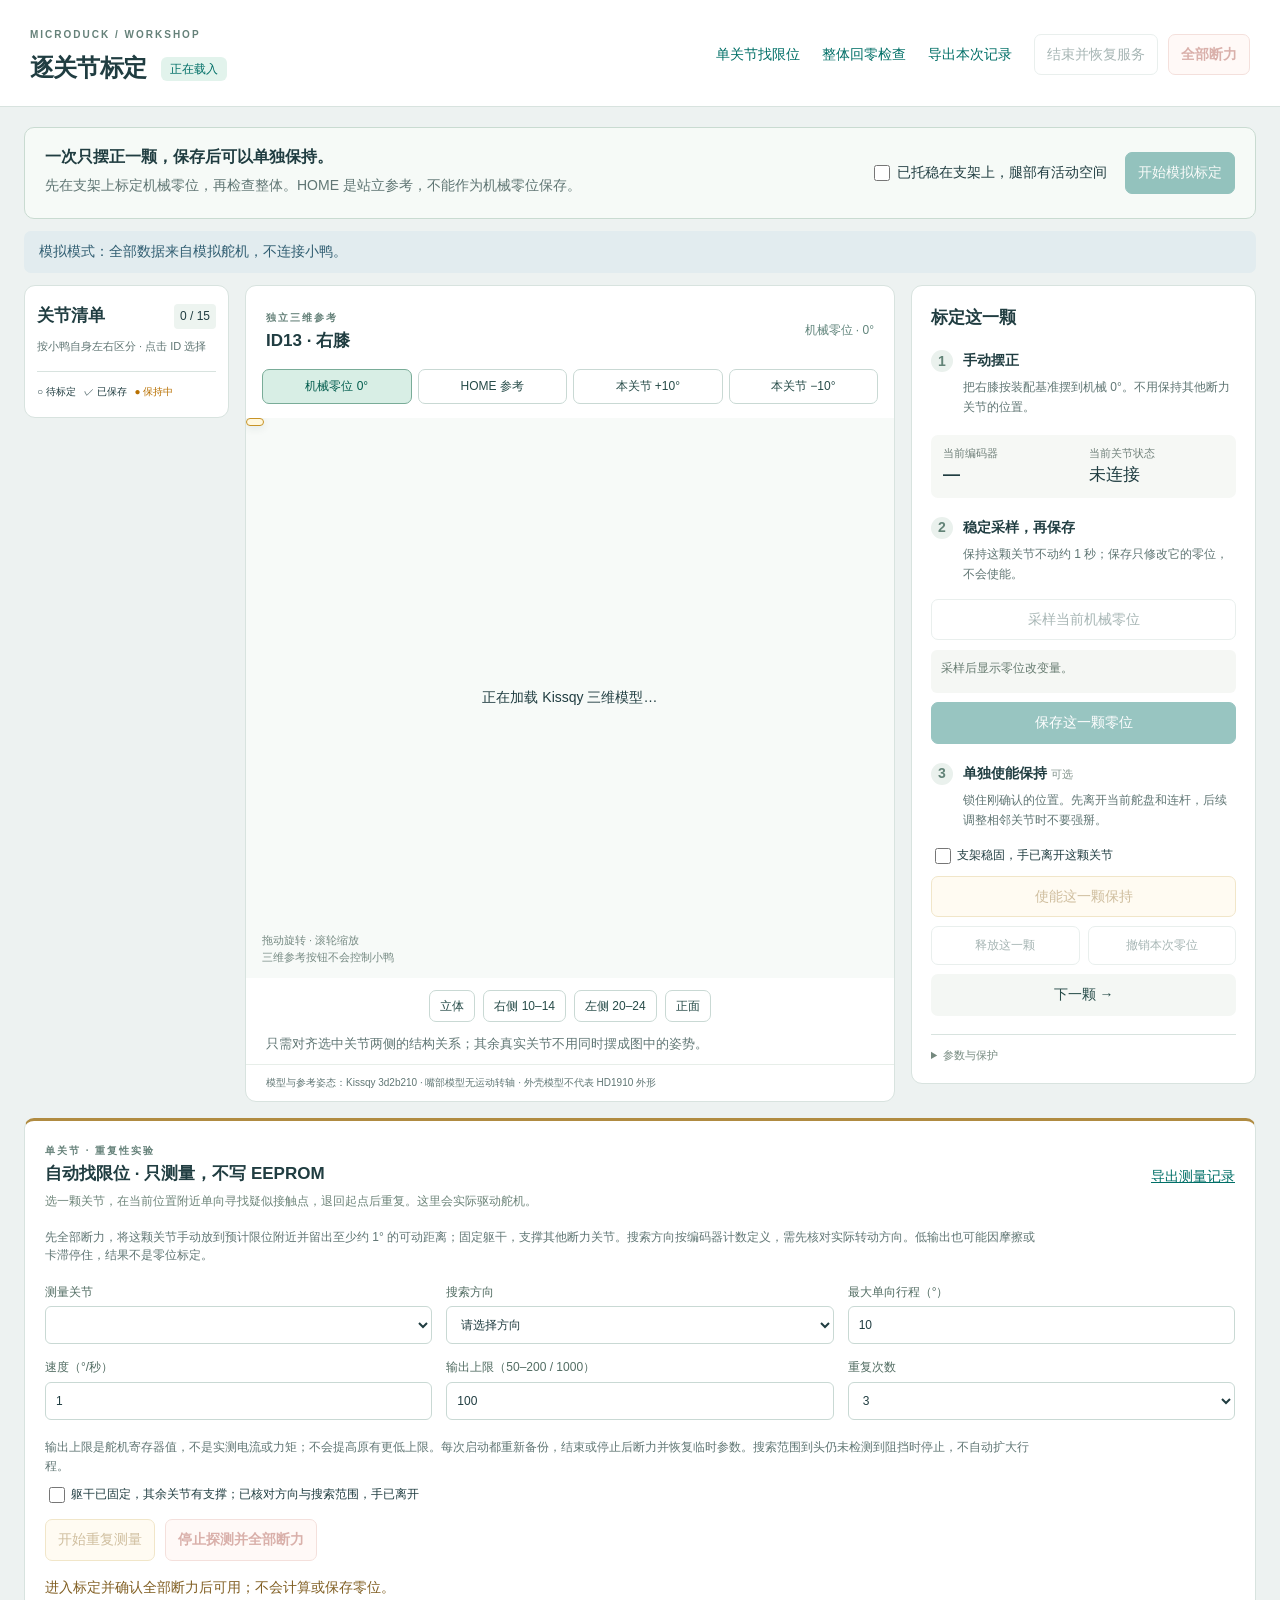
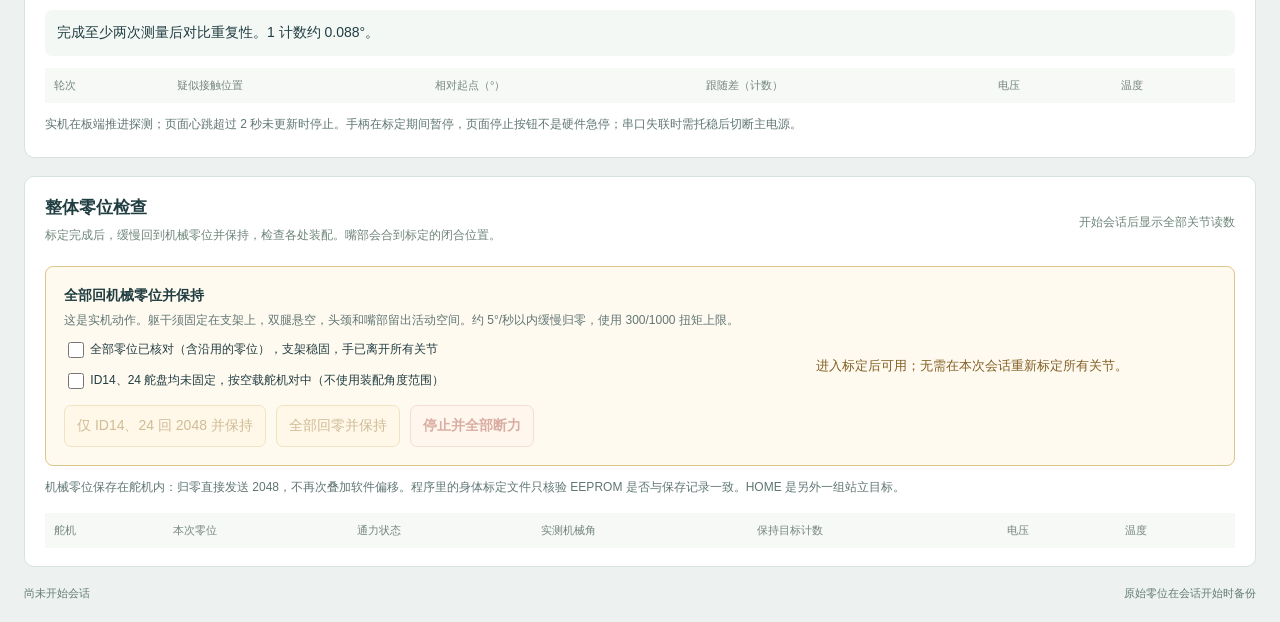
==== tools/calibrator/static/index.html @ 61a2785e "Publish MicroDuck Maker calibration and assembly tools" ====
<!doctype html>
<html lang="zh-CN"><head><meta charset="utf-8"><meta name="viewport" content="width=device-width,initial-scale=1"><title>Microduck · 逐关节标定</title><link rel="stylesheet" href="app.css"><script type="importmap">{"imports":{"three":"./source/vendor/three.module.min.js"}}</script></head>
<body><header><div><span class="eyebrow">MICRODUCK / WORKSHOP</span><h1>逐关节标定<span id="mode">正在载入</span></h1></div><div class="header-actions"><a href="#limit-inspection">单关节找限位</a><a href="#zero-inspection">整体回零检查</a><a href="/api/report" download="calibration-report.json">导出本次记录</a><button id="finish" disabled>结束并恢复服务</button><button id="relax" class="danger" disabled>全部断力</button></div></header>
<div id="intro" class="intro"><div><strong>一次只摆正一颗，保存后可以单独保持。</strong><p>先在支架上标定机械零位，再检查整体。HOME 是站立参考，不能作为机械零位保存。</p></div><div class="start"><label><input id="supported" type="checkbox"> 已托稳在支架上，腿部有活动空间</label><button id="enter" class="primary" disabled>开始模拟标定</button></div></div>
<div id="notice" role="status">模拟模式：全部数据来自模拟舵机，不连接小鸭。</div><div id="error" role="alert" hidden></div>
<main><aside><div class="section-head"><h2>关节清单</h2><span id="progress">0 / 15</span></div><p class="muted">按小鸭自身左右区分 · 点击 ID 选择</p><nav id="joints" aria-label="舵机列表"></nav><div class="legend"><span>○ 待标定</span><span>✓ 已保存</span><span class="amber">● 保持中</span></div></aside>
<section class="visual"><div class="view-head"><div><span class="eyebrow">独立三维参考</span><h2 id="joint-title">ID13 · 右膝</h2></div><span id="ref-tag">机械零位 · 0°</span></div><div class="reference-tabs"><button data-pose="zero" aria-pressed="true">机械零位 0°</button><button data-pose="home">HOME 参考</button><button data-pose="positive">本关节 +10°</button><button data-pose="negative">本关节 −10°</button></div><div id="scene"><div id="model-loading">正在加载 Kissqy 三维模型…</div><span id="joint-marker"></span><span class="scene-note">拖动旋转 · 滚轮缩放<br>三维参考按钮不会控制小鸭</span></div><div class="camera"><button data-view="three">立体</button><button data-view="right">右侧 10–14</button><button data-view="left">左侧 20–24</button><button data-view="front">正面</button></div><p id="reference-note">只需对齐选中关节两侧的结构关系；其余真实关节不用同时摆成图中的姿势。</p><p class="source">模型与参考姿态：Kissqy 3d2b210 · 嘴部模型无运动转轴 · 外壳模型不代表 HD1910 外形</p></section>
<section class="workflow"><h2>标定这一颗</h2><div class="step"><span class="number">1</span><div><h3>手动摆正</h3><p id="instruction">把右膝按装配基准摆到机械 0°。不用保持其他断力关节的位置。</p></div></div><div class="metrics"><div><span>当前编码器</span><strong id="position">—</strong></div><div><span>当前关节状态</span><strong id="torque">未连接</strong></div></div><div class="step"><span class="number">2</span><div><h3>稳定采样，再保存</h3><p>保持这颗关节不动约 1 秒；保存只修改它的零位，不会使能。</p></div></div><div id="body-sample"><button id="sample" class="wide" disabled>采样当前机械零位</button></div><div id="mouth-sample" hidden><button id="closed" disabled>① 采样自然闭嘴</button><button id="open" disabled>② 采样舒适张开</button></div><div id="preview" class="preview">采样后显示零位改变量。</div><button id="apply" class="primary wide" disabled>保存这一颗零位</button>
<div class="step"><span class="number">3</span><div><h3>单独使能保持 <small>可选</small></h3><p>锁住刚确认的位置。先离开当前舵盘和连杆，后续调整相邻关节时不要强掰。</p></div></div><label class="confirm"><input id="clear" type="checkbox"> 支架稳固，手已离开这颗关节</label><button id="hold" class="hold wide" disabled>使能这一颗保持</button><div class="two"><button id="release" disabled>释放这一颗</button><button id="undo" disabled>撤销本次零位</button></div><button id="next" class="wide quiet">下一颗 →</button><details><summary>参数与保护</summary><p>标定方向沿用身体 −1。保持临时采用身体 P5/D20、嘴 P10/D20，扭矩寄存器上限 300/1000；这个低扭矩保持档尚未实机验证，可能无法承担整机重量。释放后恢复进入工具前的 PD 和扭矩上限。</p><p>页面心跳中断约 10–12 秒时尝试全部断力，串口失联时不能保证成功，需托稳后关主电源。标定期间手柄服务暂停，本页不是独立硬件急停。</p><p id="offsets">尚未读取零位</p></details></section></main>
<section class="overview probe-panel" id="limit-inspection" aria-labelledby="probe-title">
<div class="overview-head"><div><span class="eyebrow">单关节 · 重复性实验</span><h2 id="probe-title">自动找限位 · 只测量，不写 EEPROM</h2><p>选一颗关节，在当前位置附近单向寻找疑似接触点，退回起点后重复。这里会实际驱动舵机。</p></div><a href="/api/report" download="limit-probe-report.json">导出测量记录</a></div>
<p class="probe-help">先全部断力，将这颗关节手动放到预计限位附近并留出至少约 1° 的可动距离；固定躯干，支撑其他断力关节。搜索方向按编码器计数定义，需先核对实际转动方向。低输出也可能因摩擦或卡滞停住，结果不是零位标定。</p>
<div class="probe-fields">
<label>测量关节<select id="probe-joint" aria-label="测量关节"></select></label>
<label>搜索方向<select id="probe-direction"><option value="">请选择方向</option><option value="1">编码器增大 →</option><option value="-1">编码器减小 ←</option></select></label>
<label>最大单向行程（°）<input id="probe-travel" type="number" min="3" max="20" step="1" value="10"></label>
<label>速度（°/秒）<input id="probe-speed" type="number" min="0.5" max="2" step="0.5" value="1"></label>
<label>输出上限（50–200 / 1000）<input id="probe-output" type="number" min="50" max="200" step="10" value="100"></label>
<label>重复次数<select id="probe-repeats"><option>2</option><option selected>3</option><option>4</option><option>5</option></select></label>
</div>
<p class="probe-help">输出上限是舵机寄存器值，不是实测电流或力矩；不会提高原有更低上限。每次启动都重新备份，结束或停止后断力并恢复临时参数。搜索范围到头仍未检测到阻挡时停止，不自动扩大行程。</p>
<label class="confirm"><input id="probe-clear" type="checkbox"> 躯干已固定，其余关节有支撑；已核对方向与搜索范围，手已离开</label>
<div class="zero-actions"><button id="probe-start" class="hold" disabled>开始重复测量</button><button id="probe-stop" class="danger" disabled>停止探测并全部断力</button></div>
<p id="probe-status" role="status" aria-live="polite">进入标定并确认全部断力后可用；不会计算或保存零位。</p>
<div id="probe-stats" class="probe-stats">完成至少两次测量后对比重复性。1 计数约 0.088°。</div>
<div class="table-scroll"><table><thead><tr><th>轮次</th><th>疑似接触位置</th><th>相对起点（°）</th><th>跟随差（计数）</th><th>电压</th><th>温度</th></tr></thead><tbody id="probe-readings"></tbody></table></div>
<p class="probe-help">实机在板端推进探测；页面心跳超过 2 秒未更新时停止。手柄在标定期间暂停，页面停止按钮不是硬件急停；串口失联时需托稳后切断主电源。</p>
</section>
<section class="overview" id="zero-inspection"><div class="overview-head"><div><h2>整体零位检查</h2><p>标定完成后，缓慢回到机械零位并保持，检查各处装配。嘴部会合到标定的闭合位置。</p></div><span id="overview-state">开始会话后显示全部关节读数</span></div>
<div class="zero-check"><div><strong>全部回机械零位并保持</strong><p>这是实机动作。躯干须固定在支架上，双腿悬空，头颈和嘴部留出活动空间。约 5°/秒以内缓慢归零，使用 300/1000 扭矩上限。</p><label class="confirm"><input id="zero-clear" type="checkbox"> 全部零位已核对（含沿用的零位），支架稳固，手已离开所有关节</label><label class="confirm"><input id="ankles-detached" type="checkbox"> ID14、24 舵盘均未固定，按空载舵机对中（不使用装配角度范围）</label><div class="zero-actions"><button id="zero-ankles" class="hold" disabled>仅 ID14、24 回 2048 并保持</button><button id="zero-all" class="hold" disabled>全部回零并保持</button><button id="zero-stop" class="danger" disabled>停止并全部断力</button></div></div><div id="zero-status" role="status">进入标定后可用；无需在本次会话重新标定所有关节。</div></div>
<p class="zero-explanation">机械零位保存在舵机内：归零直接发送 2048，不再次叠加软件偏移。程序里的身体标定文件只核验 EEPROM 是否与保存记录一致。HOME 是另外一组站立目标。</p>
<div class="table-scroll"><table><thead><tr><th>舵机</th><th>本次零位</th><th>通力状态</th><th>实测机械角</th><th>保持目标计数</th><th>电压</th><th>温度</th></tr></thead><tbody id="readings"></tbody></table></div></section>
<footer><span id="live">尚未开始会话</span><span id="backup">原始零位在会话开始时备份</span></footer><script type="module" src="app.js"></script></body></html>
---- tools/calibrator/static/app.css ----
:root{font:14px/1.55 -apple-system,BlinkMacSystemFont,"PingFang SC",sans-serif;color:#203d41;background:#edf2f1;--teal:#006f67;--line:#d8e3df}*{box-sizing:border-box}body{margin:0}header{padding:23px 30px 20px;display:flex;align-items:center;justify-content:space-between;background:#fff;border-bottom:1px solid var(--line)}h1{font-size:24px;margin:4px 0 0;letter-spacing:-.8px}h1 span{font-size:12px;font-weight:500;letter-spacing:0;background:#e2f3ec;color:var(--teal);padding:5px 9px;border-radius:6px;margin-left:15px;vertical-align:middle}.eyebrow{font-size:10px;letter-spacing:2px;color:#658179;font-weight:650}h2{font-size:17px;margin:0}h3{font-size:14px;margin:0 0 4px}p{margin:5px 0;color:#607674}button,a{font:inherit}button{cursor:pointer;border:1px solid #c9d9d4;background:#fff;border-radius:7px;padding:9px 12px;color:#264b48;transition:background .15s}button:hover:enabled{background:#e5f3ed}button:disabled{opacity:.4;cursor:not-allowed}button[aria-pressed=true]{background:#d8eee5;border-color:#79ac98;color:#005c4d}.primary{background:var(--teal);color:white;border-color:var(--teal)}.primary:hover:enabled{background:#005b55}.danger{color:#a33b2d;border-color:#e6b4a9;background:#fff1ec;font-weight:600}.header-actions{display:flex;align-items:center;gap:10px}.header-actions a{color:var(--teal);text-decoration:none;margin-right:12px}.intro{margin:20px 24px 12px;padding:17px 20px;border:1px solid #c9dbd1;border-radius:10px;background:#f6faf7;display:flex;gap:24px;justify-content:space-between;align-items:center}.intro strong{font-size:16px}.start{display:flex;gap:18px;align-items:center;flex-shrink:0}input{accent-color:var(--teal);width:16px;height:16px;vertical-align:middle}#notice,#error{margin:0 24px 12px;padding:10px 15px;border-radius:7px;background:#e2ecef;color:#315e72}#error{background:#fff0e9;border:1px solid #e4b5a4;color:#943d28;white-space:pre-wrap}main{display:grid;grid-template-columns:205px minmax(360px,1fr) 345px;gap:16px;margin:0 24px 16px;align-items:start}aside,.visual,.workflow{border:1px solid var(--line);border-radius:11px;background:#fff;overflow:hidden}aside{padding:17px 12px}.section-head{display:flex;justify-content:space-between;align-items:center}#progress{font-size:12px;font-variant-numeric:tabular-nums;background:#edf4f0;padding:3px 6px;border-radius:4px}.muted{font-size:11px;margin:9px 0 14px}nav button{display:flex;justify-content:space-between;width:100%;border:0;text-align:left;padding:9px;margin-bottom:3px;font-size:13px}nav button.selected{background:#dceddf;color:#17553a;font-weight:600}nav small{display:block;color:#7a8d86;font-size:10px}nav .joint-state{align-self:center;font-size:12px}.group-title{color:#82938e;font-size:10px;letter-spacing:1px;margin:13px 8px 4px}.legend{border-top:1px solid var(--line);display:flex;gap:8px;margin-top:16px;padding-top:12px;font-size:10px}.amber{color:#b87000}.view-head{padding:20px 20px 15px;display:flex;justify-content:space-between;align-items:center}#ref-tag{font-size:12px;color:#60847b}.reference-tabs{display:flex;padding:0 16px;gap:6px}.reference-tabs button{font-size:12px;padding:7px 9px;flex:1}#scene{height:560px;position:relative;background:#f7faf8;overflow:hidden;margin-top:14px}#scene canvas{display:block;width:100%;height:100%;touch-action:none}.scene-note{position:absolute;bottom:12px;left:16px;font-size:11px;color:#768a83;pointer-events:none}#model-loading{position:absolute;inset:0;display:grid;place-items:center}#joint-marker{position:absolute;pointer-events:none;background:#fff8df;border:1px solid #c79326;border-radius:5px;padding:3px 8px;font-size:12px;white-space:nowrap;color:#8f5900;box-shadow:0 2px 8px #173f3018}.camera{display:flex;justify-content:center;gap:8px;padding:12px}.camera button{font-size:12px;padding:6px 10px}#reference-note{padding:0 20px;margin:0 0 10px;font-size:13px}.source{font-size:10px;border-top:1px solid #e7eee9;padding:10px 20px;margin:0}.workflow{padding:19px}.step{display:flex;gap:10px;margin-top:19px}.step p{font-size:12px;line-height:1.7}.number{display:inline-flex;background:#eaf1ed;border-radius:50%;width:22px;height:22px;align-items:center;justify-content:center;flex-shrink:0;font-weight:650;color:#628377}.metrics{display:grid;grid-template-columns:1fr 1fr;background:#f6f8f5;margin-top:12px;border-radius:7px;padding:10px 12px;gap:10px}.metrics span{display:block;font-size:11px;color:#71817b}.metrics strong{font-size:17px;font-weight:550;font-variant-numeric:tabular-nums}.wide{width:100%;margin-top:9px}.preview{padding:9px 10px;background:#f5f7f4;color:#667b70;font-size:12px;border-radius:6px;margin-top:10px;min-height:43px;white-space:pre-line}.preview.ready{background:#e8f4ec;color:#196341}small{font-weight:400;font-size:11px;color:#80918a}.confirm{display:block;font-size:12px;margin-top:9px}.hold{background:#fff6df;border-color:#ddc17b;color:#8b6012}.two{display:flex;gap:8px;margin-top:9px}.two button{flex:1;font-size:12px}.quiet{border-color:transparent;background:#f4f7f4}details{font-size:11px;color:#75897f;margin-top:18px;border-top:1px solid var(--line);padding-top:12px}details p{font-size:11px}summary{cursor:pointer}footer{margin:0 24px 20px;display:flex;gap:18px;justify-content:space-between;font-size:11px;color:#627a71;overflow-wrap:anywhere}#mouth-sample button{font-size:12px;margin-top:9px}[hidden]{display:none!important}@media(min-width:1600px){main{grid-template-columns:230px minmax(450px,1fr) 370px}#scene{height:650px}}@media(max-width:1100px){main{grid-template-columns:180px 1fr}.workflow{grid-column:2;grid-row:2}.visual{grid-column:2}aside{grid-row:1 / 3}header,.intro{align-items:flex-start;gap:15px;flex-direction:column}.start{flex-wrap:wrap}#scene{height:500px}}@media(max-width:650px){main{display:flex;flex-direction:column;margin:0 12px}.visual,.workflow,aside{width:100%}nav{display:flex;overflow:auto;gap:5px}nav button{min-width:110px}.group-title{display:none}#scene{height:440px}.header-actions{flex-wrap:wrap}.intro{margin:12px}.reference-tabs{flex-wrap:wrap}.reference-tabs button{flex-basis:40%}footer{flex-direction:column}header{padding:18px}}
.overview{margin:0 24px 18px;background:#fff;border:1px solid var(--line);border-radius:10px;padding:18px 20px}.overview-head{display:flex;justify-content:space-between;align-items:center;gap:20px}.overview-head p,.overview-head>span{font-size:12px;color:#6e857a}.table-scroll{overflow:auto}table{border-collapse:collapse;width:100%;margin-top:12px;text-align:left;white-space:nowrap;font-size:12px;font-variant-numeric:tabular-nums}th{color:#75867d;font-size:11px;font-weight:500;padding:9px;background:#f6f9f6}td{padding:8px 9px;border-bottom:1px solid #edf2ef}tr:last-child td{border:0}@media(max-width:650px){.overview{margin:0 12px 15px;padding:15px}.overview-head{display:block}.overview-head>span{display:block;margin-top:10px}}
.zero-check{display:grid;grid-template-columns:minmax(0,1fr) minmax(200px,.55fr);gap:24px;margin-top:16px;padding:18px;border:1px solid #dec58a;border-radius:8px;background:#fffaf0}.zero-check p{font-size:12px;max-width:720px}.zero-actions{display:flex;gap:10px;margin-top:13px}.zero-explanation{font-size:12px;margin-top:12px}#zero-status{align-self:center;font-size:13px;color:#815f23;white-space:pre-wrap}@media(max-width:850px){.zero-check{grid-template-columns:1fr;gap:12px}}
.probe-panel{border-top:3px solid #b08b41;scroll-margin-top:20px}.probe-panel a{color:var(--teal)}.probe-help{font-size:12px;margin-top:12px;max-width:1000px}.probe-fields{display:grid;grid-template-columns:repeat(3,minmax(0,1fr));gap:14px;margin:18px 0}.probe-fields label{font-size:12px;color:#526d63}.probe-fields input,.probe-fields select{display:block;width:100%;height:38px;margin-top:5px;border:1px solid #c9d9d4;border-radius:6px;background:#fff;padding:6px 10px;color:#203d41;font:inherit}.probe-fields :disabled{background:#f1f4f1;color:#84918a}#probe-status{margin-top:16px;color:#815f23;white-space:pre-wrap}.probe-stats{padding:12px;background:#f4f8f5;border-radius:7px;margin-top:12px;font-variant-numeric:tabular-nums;white-space:pre-wrap}@media(max-width:700px){.probe-fields{grid-template-columns:1fr 1fr}.zero-actions{flex-wrap:wrap}}@media(max-width:420px){.probe-fields{grid-template-columns:1fr}}
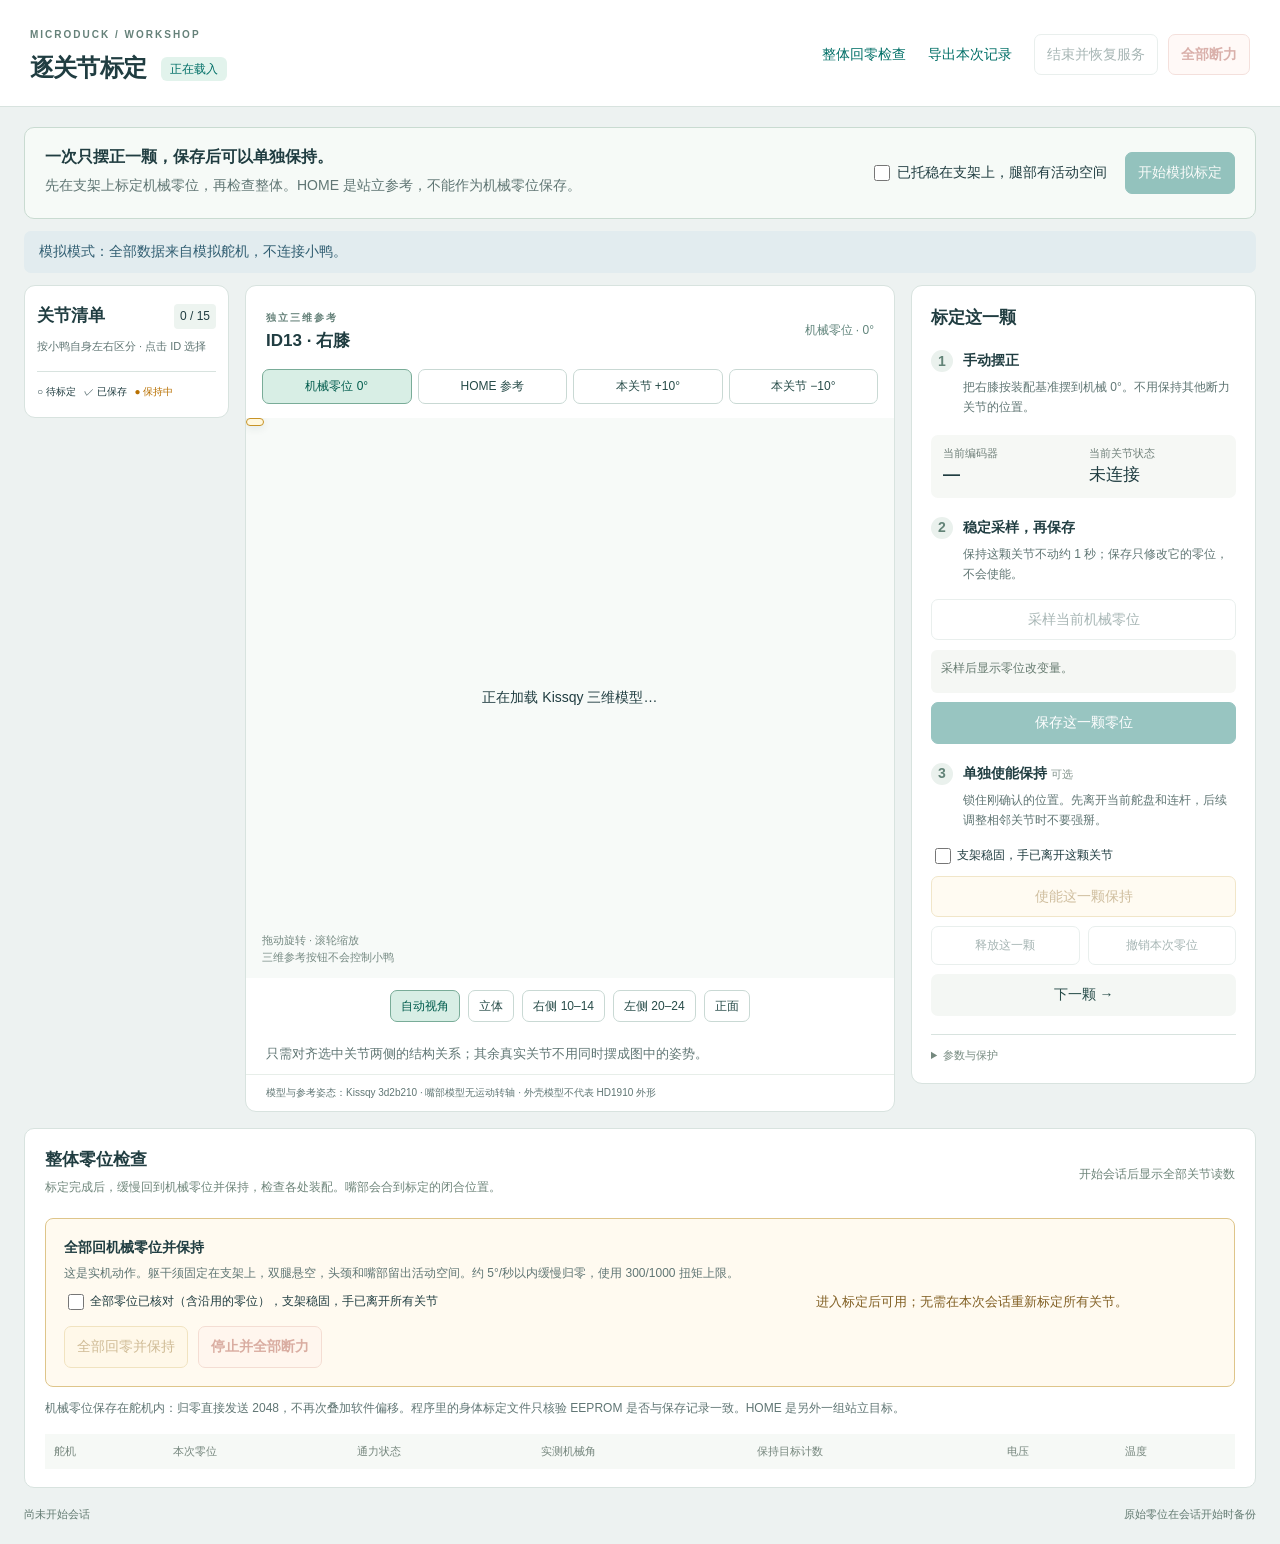
==== commit 52a5ee16: "Stream SSH setup logs and simplify calibration workflow" ====
--- a/tools/calibrator/static/index.html
+++ b/tools/calibrator/static/index.html
@@ -1,33 +1,15 @@
 <!doctype html>
 <html lang="zh-CN"><head><meta charset="utf-8"><meta name="viewport" content="width=device-width,initial-scale=1"><title>Microduck · 逐关节标定</title><link rel="stylesheet" href="app.css"><script type="importmap">{"imports":{"three":"./source/vendor/three.module.min.js"}}</script></head>
-<body><header><div><span class="eyebrow">MICRODUCK / WORKSHOP</span><h1>逐关节标定<span id="mode">正在载入</span></h1></div><div class="header-actions"><a href="#limit-inspection">单关节找限位</a><a href="#zero-inspection">整体回零检查</a><a href="/api/report" download="calibration-report.json">导出本次记录</a><button id="finish" disabled>结束并恢复服务</button><button id="relax" class="danger" disabled>全部断力</button></div></header>
+<body><header><div><span class="eyebrow">MICRODUCK / WORKSHOP</span><h1>逐关节标定<span id="mode">正在载入</span></h1></div><div class="header-actions"><a href="#zero-inspection">整体回零检查</a><a href="/api/report" download="calibration-report.json">导出本次记录</a><button id="finish" disabled>结束并恢复服务</button><button id="relax" class="danger" disabled>全部断力</button></div></header>
+<section id="connection" class="connection" hidden aria-labelledby="connection-title"><div><h2 id="connection-title">连接准备</h2><p id="dependency-note">先检查主板环境并发现串口，缺少的依赖会自动安装。此步骤不停止控制服务、不打开串口。</p></div><div class="connection-controls"><button id="prepare">检查环境与发现串口</button><label>主板串口<select id="serial-port"><option value="auto">自动选择（优先使用 robotd 串口）</option></select></label></div><p id="connection-status" role="status">尚未检查主板环境。</p><details id="setup-log-panel"><summary>SSH 环境检查日志 <span id="setup-log-state"></span></summary><pre id="setup-log" role="log" aria-live="polite" aria-label="SSH 环境检查日志">点击检查后显示连接、依赖和串口发现日志。</pre></details></section>
 <div id="intro" class="intro"><div><strong>一次只摆正一颗，保存后可以单独保持。</strong><p>先在支架上标定机械零位，再检查整体。HOME 是站立参考，不能作为机械零位保存。</p></div><div class="start"><label><input id="supported" type="checkbox"> 已托稳在支架上，腿部有活动空间</label><button id="enter" class="primary" disabled>开始模拟标定</button></div></div>
 <div id="notice" role="status">模拟模式：全部数据来自模拟舵机，不连接小鸭。</div><div id="error" role="alert" hidden></div>
 <main><aside><div class="section-head"><h2>关节清单</h2><span id="progress">0 / 15</span></div><p class="muted">按小鸭自身左右区分 · 点击 ID 选择</p><nav id="joints" aria-label="舵机列表"></nav><div class="legend"><span>○ 待标定</span><span>✓ 已保存</span><span class="amber">● 保持中</span></div></aside>
-<section class="visual"><div class="view-head"><div><span class="eyebrow">独立三维参考</span><h2 id="joint-title">ID13 · 右膝</h2></div><span id="ref-tag">机械零位 · 0°</span></div><div class="reference-tabs"><button data-pose="zero" aria-pressed="true">机械零位 0°</button><button data-pose="home">HOME 参考</button><button data-pose="positive">本关节 +10°</button><button data-pose="negative">本关节 −10°</button></div><div id="scene"><div id="model-loading">正在加载 Kissqy 三维模型…</div><span id="joint-marker"></span><span class="scene-note">拖动旋转 · 滚轮缩放<br>三维参考按钮不会控制小鸭</span></div><div class="camera"><button data-view="three">立体</button><button data-view="right">右侧 10–14</button><button data-view="left">左侧 20–24</button><button data-view="front">正面</button></div><p id="reference-note">只需对齐选中关节两侧的结构关系；其余真实关节不用同时摆成图中的姿势。</p><p class="source">模型与参考姿态：Kissqy 3d2b210 · 嘴部模型无运动转轴 · 外壳模型不代表 HD1910 外形</p></section>
+<section class="visual"><div class="view-head"><div><span class="eyebrow">独立三维参考</span><h2 id="joint-title">ID13 · 右膝</h2></div><span id="ref-tag">机械零位 · 0°</span></div><div class="reference-tabs"><button data-pose="zero" aria-pressed="true">机械零位 0°</button><button data-pose="home">HOME 参考</button><button data-pose="positive">本关节 +10°</button><button data-pose="negative">本关节 −10°</button></div><div id="scene"><div id="model-loading">正在加载 Kissqy 三维模型…</div><span id="joint-marker"></span><span class="scene-note">拖动旋转 · 滚轮缩放<br>三维参考按钮不会控制小鸭</span></div><div class="camera"><button data-view="auto" aria-pressed="true">自动视角</button><button data-view="three">立体</button><button data-view="right">右侧 10–14</button><button data-view="left">左侧 20–24</button><button data-view="front">正面</button></div><p id="camera-note" class="camera-note" role="status"></p><p id="reference-note">只需对齐选中关节两侧的结构关系；其余真实关节不用同时摆成图中的姿势。</p><p class="source">模型与参考姿态：Kissqy 3d2b210 · 嘴部模型无运动转轴 · 外壳模型不代表 HD1910 外形</p></section>
 <section class="workflow"><h2>标定这一颗</h2><div class="step"><span class="number">1</span><div><h3>手动摆正</h3><p id="instruction">把右膝按装配基准摆到机械 0°。不用保持其他断力关节的位置。</p></div></div><div class="metrics"><div><span>当前编码器</span><strong id="position">—</strong></div><div><span>当前关节状态</span><strong id="torque">未连接</strong></div></div><div class="step"><span class="number">2</span><div><h3>稳定采样，再保存</h3><p>保持这颗关节不动约 1 秒；保存只修改它的零位，不会使能。</p></div></div><div id="body-sample"><button id="sample" class="wide" disabled>采样当前机械零位</button></div><div id="mouth-sample" hidden><button id="closed" disabled>① 采样自然闭嘴</button><button id="open" disabled>② 采样舒适张开</button></div><div id="preview" class="preview">采样后显示零位改变量。</div><button id="apply" class="primary wide" disabled>保存这一颗零位</button>
 <div class="step"><span class="number">3</span><div><h3>单独使能保持 <small>可选</small></h3><p>锁住刚确认的位置。先离开当前舵盘和连杆，后续调整相邻关节时不要强掰。</p></div></div><label class="confirm"><input id="clear" type="checkbox"> 支架稳固，手已离开这颗关节</label><button id="hold" class="hold wide" disabled>使能这一颗保持</button><div class="two"><button id="release" disabled>释放这一颗</button><button id="undo" disabled>撤销本次零位</button></div><button id="next" class="wide quiet">下一颗 →</button><details><summary>参数与保护</summary><p>标定方向沿用身体 −1。保持临时采用身体 P5/D20、嘴 P10/D20，扭矩寄存器上限 300/1000；这个低扭矩保持档尚未实机验证，可能无法承担整机重量。释放后恢复进入工具前的 PD 和扭矩上限。</p><p>页面心跳中断约 10–12 秒时尝试全部断力，串口失联时不能保证成功，需托稳后关主电源。标定期间手柄服务暂停，本页不是独立硬件急停。</p><p id="offsets">尚未读取零位</p></details></section></main>
-<section class="overview probe-panel" id="limit-inspection" aria-labelledby="probe-title">
-<div class="overview-head"><div><span class="eyebrow">单关节 · 重复性实验</span><h2 id="probe-title">自动找限位 · 只测量，不写 EEPROM</h2><p>选一颗关节，在当前位置附近单向寻找疑似接触点，退回起点后重复。这里会实际驱动舵机。</p></div><a href="/api/report" download="limit-probe-report.json">导出测量记录</a></div>
-<p class="probe-help">先全部断力，将这颗关节手动放到预计限位附近并留出至少约 1° 的可动距离；固定躯干，支撑其他断力关节。搜索方向按编码器计数定义，需先核对实际转动方向。低输出也可能因摩擦或卡滞停住，结果不是零位标定。</p>
-<div class="probe-fields">
-<label>测量关节<select id="probe-joint" aria-label="测量关节"></select></label>
-<label>搜索方向<select id="probe-direction"><option value="">请选择方向</option><option value="1">编码器增大 →</option><option value="-1">编码器减小 ←</option></select></label>
-<label>最大单向行程（°）<input id="probe-travel" type="number" min="3" max="20" step="1" value="10"></label>
-<label>速度（°/秒）<input id="probe-speed" type="number" min="0.5" max="2" step="0.5" value="1"></label>
-<label>输出上限（50–200 / 1000）<input id="probe-output" type="number" min="50" max="200" step="10" value="100"></label>
-<label>重复次数<select id="probe-repeats"><option>2</option><option selected>3</option><option>4</option><option>5</option></select></label>
-</div>
-<p class="probe-help">输出上限是舵机寄存器值，不是实测电流或力矩；不会提高原有更低上限。每次启动都重新备份，结束或停止后断力并恢复临时参数。搜索范围到头仍未检测到阻挡时停止，不自动扩大行程。</p>
-<label class="confirm"><input id="probe-clear" type="checkbox"> 躯干已固定，其余关节有支撑；已核对方向与搜索范围，手已离开</label>
-<div class="zero-actions"><button id="probe-start" class="hold" disabled>开始重复测量</button><button id="probe-stop" class="danger" disabled>停止探测并全部断力</button></div>
-<p id="probe-status" role="status" aria-live="polite">进入标定并确认全部断力后可用；不会计算或保存零位。</p>
-<div id="probe-stats" class="probe-stats">完成至少两次测量后对比重复性。1 计数约 0.088°。</div>
-<div class="table-scroll"><table><thead><tr><th>轮次</th><th>疑似接触位置</th><th>相对起点（°）</th><th>跟随差（计数）</th><th>电压</th><th>温度</th></tr></thead><tbody id="probe-readings"></tbody></table></div>
-<p class="probe-help">实机在板端推进探测；页面心跳超过 2 秒未更新时停止。手柄在标定期间暂停，页面停止按钮不是硬件急停；串口失联时需托稳后切断主电源。</p>
-</section>
 <section class="overview" id="zero-inspection"><div class="overview-head"><div><h2>整体零位检查</h2><p>标定完成后，缓慢回到机械零位并保持，检查各处装配。嘴部会合到标定的闭合位置。</p></div><span id="overview-state">开始会话后显示全部关节读数</span></div>
-<div class="zero-check"><div><strong>全部回机械零位并保持</strong><p>这是实机动作。躯干须固定在支架上，双腿悬空，头颈和嘴部留出活动空间。约 5°/秒以内缓慢归零，使用 300/1000 扭矩上限。</p><label class="confirm"><input id="zero-clear" type="checkbox"> 全部零位已核对（含沿用的零位），支架稳固，手已离开所有关节</label><label class="confirm"><input id="ankles-detached" type="checkbox"> ID14、24 舵盘均未固定，按空载舵机对中（不使用装配角度范围）</label><div class="zero-actions"><button id="zero-ankles" class="hold" disabled>仅 ID14、24 回 2048 并保持</button><button id="zero-all" class="hold" disabled>全部回零并保持</button><button id="zero-stop" class="danger" disabled>停止并全部断力</button></div></div><div id="zero-status" role="status">进入标定后可用；无需在本次会话重新标定所有关节。</div></div>
+<div class="zero-check"><div><strong>全部回机械零位并保持</strong><p>这是实机动作。躯干须固定在支架上，双腿悬空，头颈和嘴部留出活动空间。约 5°/秒以内缓慢归零，使用 300/1000 扭矩上限。</p><label class="confirm"><input id="zero-clear" type="checkbox"> 全部零位已核对（含沿用的零位），支架稳固，手已离开所有关节</label><div class="zero-actions"><button id="zero-all" class="hold" disabled>全部回零并保持</button><button id="zero-stop" class="danger" disabled>停止并全部断力</button></div></div><div id="zero-status" role="status">进入标定后可用；无需在本次会话重新标定所有关节。</div></div>
 <p class="zero-explanation">机械零位保存在舵机内：归零直接发送 2048，不再次叠加软件偏移。程序里的身体标定文件只核验 EEPROM 是否与保存记录一致。HOME 是另外一组站立目标。</p>
 <div class="table-scroll"><table><thead><tr><th>舵机</th><th>本次零位</th><th>通力状态</th><th>实测机械角</th><th>保持目标计数</th><th>电压</th><th>温度</th></tr></thead><tbody id="readings"></tbody></table></div></section>
 <footer><span id="live">尚未开始会话</span><span id="backup">原始零位在会话开始时备份</span></footer><script type="module" src="app.js"></script></body></html>
--- a/tools/calibrator/static/app.css
+++ b/tools/calibrator/static/app.css
@@ -1,4 +1,5 @@
 :root{font:14px/1.55 -apple-system,BlinkMacSystemFont,"PingFang SC",sans-serif;color:#203d41;background:#edf2f1;--teal:#006f67;--line:#d8e3df}*{box-sizing:border-box}body{margin:0}header{padding:23px 30px 20px;display:flex;align-items:center;justify-content:space-between;background:#fff;border-bottom:1px solid var(--line)}h1{font-size:24px;margin:4px 0 0;letter-spacing:-.8px}h1 span{font-size:12px;font-weight:500;letter-spacing:0;background:#e2f3ec;color:var(--teal);padding:5px 9px;border-radius:6px;margin-left:15px;vertical-align:middle}.eyebrow{font-size:10px;letter-spacing:2px;color:#658179;font-weight:650}h2{font-size:17px;margin:0}h3{font-size:14px;margin:0 0 4px}p{margin:5px 0;color:#607674}button,a{font:inherit}button{cursor:pointer;border:1px solid #c9d9d4;background:#fff;border-radius:7px;padding:9px 12px;color:#264b48;transition:background .15s}button:hover:enabled{background:#e5f3ed}button:disabled{opacity:.4;cursor:not-allowed}button[aria-pressed=true]{background:#d8eee5;border-color:#79ac98;color:#005c4d}.primary{background:var(--teal);color:white;border-color:var(--teal)}.primary:hover:enabled{background:#005b55}.danger{color:#a33b2d;border-color:#e6b4a9;background:#fff1ec;font-weight:600}.header-actions{display:flex;align-items:center;gap:10px}.header-actions a{color:var(--teal);text-decoration:none;margin-right:12px}.intro{margin:20px 24px 12px;padding:17px 20px;border:1px solid #c9dbd1;border-radius:10px;background:#f6faf7;display:flex;gap:24px;justify-content:space-between;align-items:center}.intro strong{font-size:16px}.start{display:flex;gap:18px;align-items:center;flex-shrink:0}input{accent-color:var(--teal);width:16px;height:16px;vertical-align:middle}#notice,#error{margin:0 24px 12px;padding:10px 15px;border-radius:7px;background:#e2ecef;color:#315e72}#error{background:#fff0e9;border:1px solid #e4b5a4;color:#943d28;white-space:pre-wrap}main{display:grid;grid-template-columns:205px minmax(360px,1fr) 345px;gap:16px;margin:0 24px 16px;align-items:start}aside,.visual,.workflow{border:1px solid var(--line);border-radius:11px;background:#fff;overflow:hidden}aside{padding:17px 12px}.section-head{display:flex;justify-content:space-between;align-items:center}#progress{font-size:12px;font-variant-numeric:tabular-nums;background:#edf4f0;padding:3px 6px;border-radius:4px}.muted{font-size:11px;margin:9px 0 14px}nav button{display:flex;justify-content:space-between;width:100%;border:0;text-align:left;padding:9px;margin-bottom:3px;font-size:13px}nav button.selected{background:#dceddf;color:#17553a;font-weight:600}nav small{display:block;color:#7a8d86;font-size:10px}nav .joint-state{align-self:center;font-size:12px}.group-title{color:#82938e;font-size:10px;letter-spacing:1px;margin:13px 8px 4px}.legend{border-top:1px solid var(--line);display:flex;gap:8px;margin-top:16px;padding-top:12px;font-size:10px}.amber{color:#b87000}.view-head{padding:20px 20px 15px;display:flex;justify-content:space-between;align-items:center}#ref-tag{font-size:12px;color:#60847b}.reference-tabs{display:flex;padding:0 16px;gap:6px}.reference-tabs button{font-size:12px;padding:7px 9px;flex:1}#scene{height:560px;position:relative;background:#f7faf8;overflow:hidden;margin-top:14px}#scene canvas{display:block;width:100%;height:100%;touch-action:none}.scene-note{position:absolute;bottom:12px;left:16px;font-size:11px;color:#768a83;pointer-events:none}#model-loading{position:absolute;inset:0;display:grid;place-items:center}#joint-marker{position:absolute;pointer-events:none;background:#fff8df;border:1px solid #c79326;border-radius:5px;padding:3px 8px;font-size:12px;white-space:nowrap;color:#8f5900;box-shadow:0 2px 8px #173f3018}.camera{display:flex;justify-content:center;gap:8px;padding:12px}.camera button{font-size:12px;padding:6px 10px}#reference-note{padding:0 20px;margin:0 0 10px;font-size:13px}.source{font-size:10px;border-top:1px solid #e7eee9;padding:10px 20px;margin:0}.workflow{padding:19px}.step{display:flex;gap:10px;margin-top:19px}.step p{font-size:12px;line-height:1.7}.number{display:inline-flex;background:#eaf1ed;border-radius:50%;width:22px;height:22px;align-items:center;justify-content:center;flex-shrink:0;font-weight:650;color:#628377}.metrics{display:grid;grid-template-columns:1fr 1fr;background:#f6f8f5;margin-top:12px;border-radius:7px;padding:10px 12px;gap:10px}.metrics span{display:block;font-size:11px;color:#71817b}.metrics strong{font-size:17px;font-weight:550;font-variant-numeric:tabular-nums}.wide{width:100%;margin-top:9px}.preview{padding:9px 10px;background:#f5f7f4;color:#667b70;font-size:12px;border-radius:6px;margin-top:10px;min-height:43px;white-space:pre-line}.preview.ready{background:#e8f4ec;color:#196341}small{font-weight:400;font-size:11px;color:#80918a}.confirm{display:block;font-size:12px;margin-top:9px}.hold{background:#fff6df;border-color:#ddc17b;color:#8b6012}.two{display:flex;gap:8px;margin-top:9px}.two button{flex:1;font-size:12px}.quiet{border-color:transparent;background:#f4f7f4}details{font-size:11px;color:#75897f;margin-top:18px;border-top:1px solid var(--line);padding-top:12px}details p{font-size:11px}summary{cursor:pointer}footer{margin:0 24px 20px;display:flex;gap:18px;justify-content:space-between;font-size:11px;color:#627a71;overflow-wrap:anywhere}#mouth-sample button{font-size:12px;margin-top:9px}[hidden]{display:none!important}@media(min-width:1600px){main{grid-template-columns:230px minmax(450px,1fr) 370px}#scene{height:650px}}@media(max-width:1100px){main{grid-template-columns:180px 1fr}.workflow{grid-column:2;grid-row:2}.visual{grid-column:2}aside{grid-row:1 / 3}header,.intro{align-items:flex-start;gap:15px;flex-direction:column}.start{flex-wrap:wrap}#scene{height:500px}}@media(max-width:650px){main{display:flex;flex-direction:column;margin:0 12px}.visual,.workflow,aside{width:100%}nav{display:flex;overflow:auto;gap:5px}nav button{min-width:110px}.group-title{display:none}#scene{height:440px}.header-actions{flex-wrap:wrap}.intro{margin:12px}.reference-tabs{flex-wrap:wrap}.reference-tabs button{flex-basis:40%}footer{flex-direction:column}header{padding:18px}}
 .overview{margin:0 24px 18px;background:#fff;border:1px solid var(--line);border-radius:10px;padding:18px 20px}.overview-head{display:flex;justify-content:space-between;align-items:center;gap:20px}.overview-head p,.overview-head>span{font-size:12px;color:#6e857a}.table-scroll{overflow:auto}table{border-collapse:collapse;width:100%;margin-top:12px;text-align:left;white-space:nowrap;font-size:12px;font-variant-numeric:tabular-nums}th{color:#75867d;font-size:11px;font-weight:500;padding:9px;background:#f6f9f6}td{padding:8px 9px;border-bottom:1px solid #edf2ef}tr:last-child td{border:0}@media(max-width:650px){.overview{margin:0 12px 15px;padding:15px}.overview-head{display:block}.overview-head>span{display:block;margin-top:10px}}
 .zero-check{display:grid;grid-template-columns:minmax(0,1fr) minmax(200px,.55fr);gap:24px;margin-top:16px;padding:18px;border:1px solid #dec58a;border-radius:8px;background:#fffaf0}.zero-check p{font-size:12px;max-width:720px}.zero-actions{display:flex;gap:10px;margin-top:13px}.zero-explanation{font-size:12px;margin-top:12px}#zero-status{align-self:center;font-size:13px;color:#815f23;white-space:pre-wrap}@media(max-width:850px){.zero-check{grid-template-columns:1fr;gap:12px}}
-.probe-panel{border-top:3px solid #b08b41;scroll-margin-top:20px}.probe-panel a{color:var(--teal)}.probe-help{font-size:12px;margin-top:12px;max-width:1000px}.probe-fields{display:grid;grid-template-columns:repeat(3,minmax(0,1fr));gap:14px;margin:18px 0}.probe-fields label{font-size:12px;color:#526d63}.probe-fields input,.probe-fields select{display:block;width:100%;height:38px;margin-top:5px;border:1px solid #c9d9d4;border-radius:6px;background:#fff;padding:6px 10px;color:#203d41;font:inherit}.probe-fields :disabled{background:#f1f4f1;color:#84918a}#probe-status{margin-top:16px;color:#815f23;white-space:pre-wrap}.probe-stats{padding:12px;background:#f4f8f5;border-radius:7px;margin-top:12px;font-variant-numeric:tabular-nums;white-space:pre-wrap}@media(max-width:700px){.probe-fields{grid-template-columns:1fr 1fr}.zero-actions{flex-wrap:wrap}}@media(max-width:420px){.probe-fields{grid-template-columns:1fr}}
+.connection{margin:20px 24px 12px;padding:18px 20px;background:#fff;border:1px solid var(--line);border-radius:10px}.connection p{font-size:12px;margin-top:8px}.connection-controls{display:flex;align-items:end;gap:18px;margin-top:14px}.connection-controls label{font-size:12px;flex:1;max-width:680px}.connection select{display:block;width:100%;height:39px;padding:7px 10px;margin-top:4px;border:1px solid #c9d9d4;border-radius:7px;color:#264b48;background:#fff;font:inherit}#connection-status{color:var(--teal);overflow-wrap:anywhere}@media(max-width:650px){.connection{margin:12px}.connection-controls{align-items:stretch;flex-direction:column;gap:10px}}
+#setup-log-panel{margin-top:14px;font-size:12px;color:#315e64}#setup-log-state{margin-left:8px;color:#738a80}#setup-log{max-height:240px;overflow:auto;padding:12px 14px;background:#142c30;color:#d3eee4;border-radius:7px;white-space:pre-wrap;overflow-wrap:anywhere;font:12px/1.7 ui-monospace,SFMono-Regular,monospace}.camera{flex-wrap:wrap}.camera-note{font-size:11px;text-align:center;margin:0 15px 10px;color:#607d70}.zero-actions{flex-wrap:wrap}
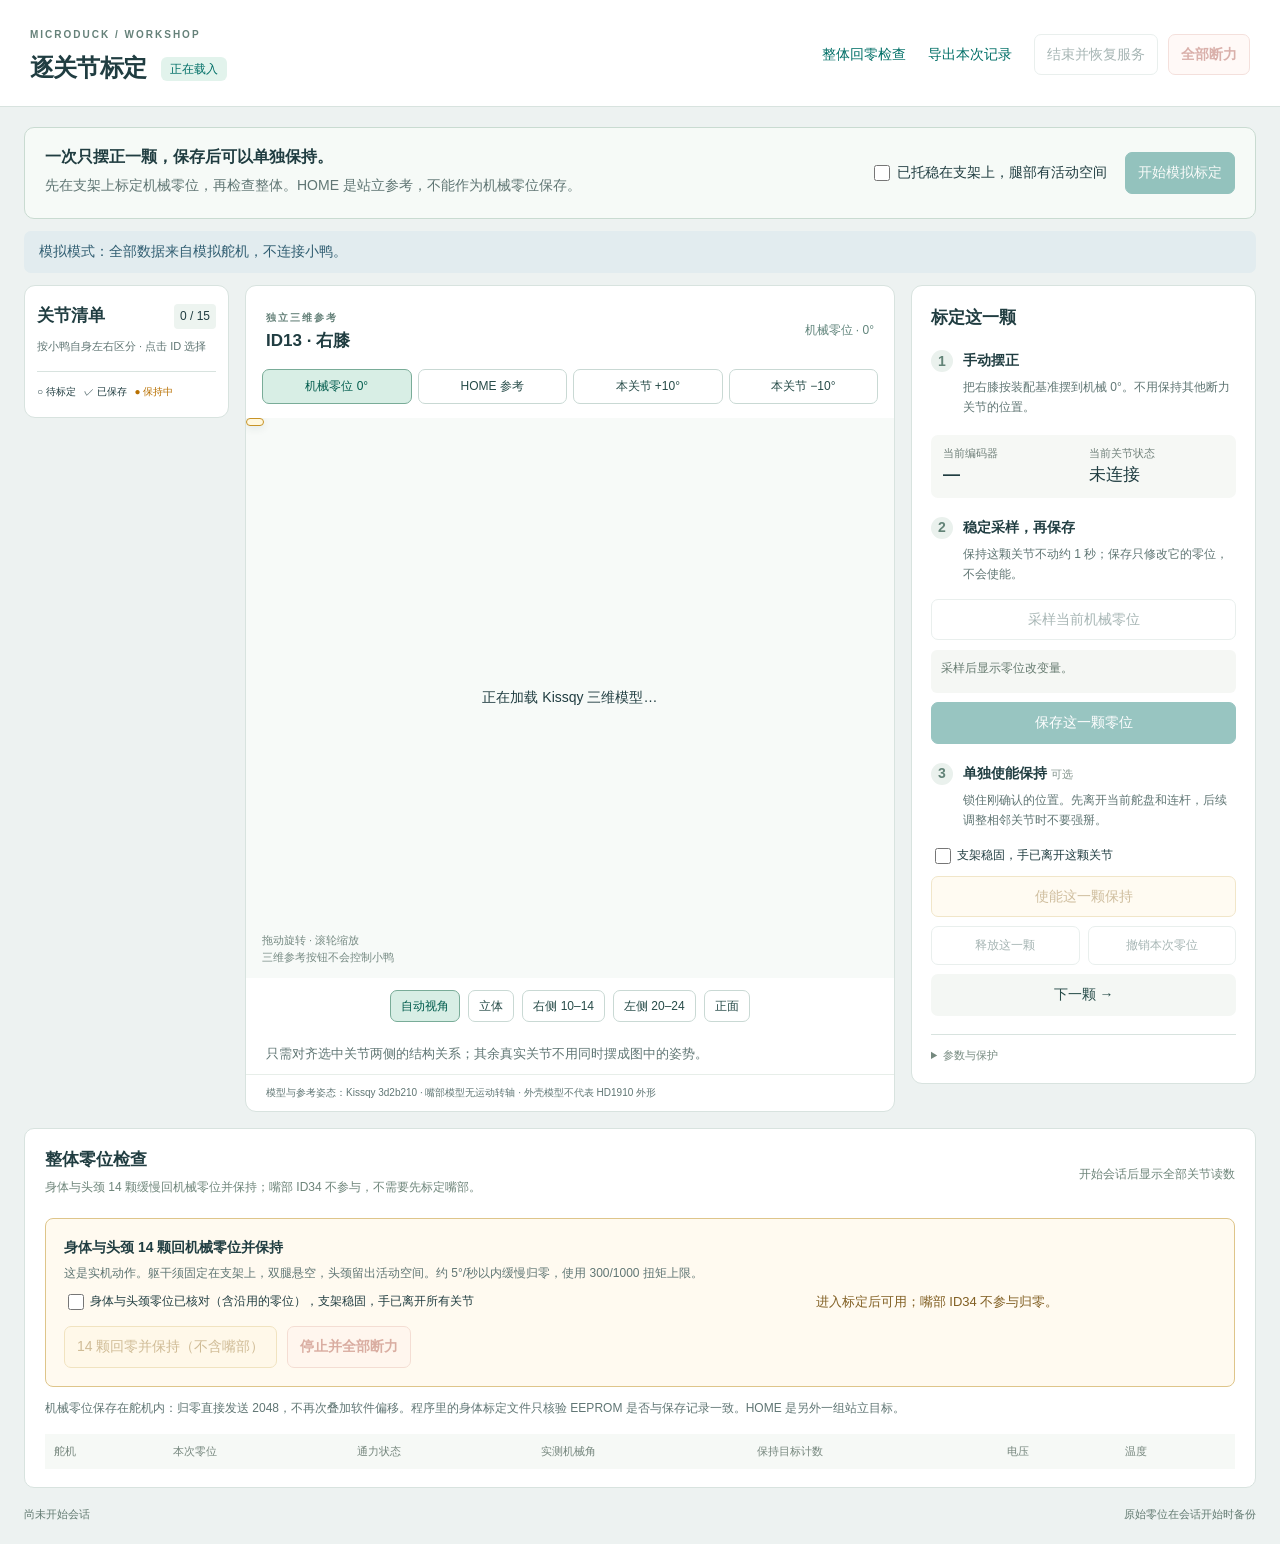
==== commit 7579f4dd: "Exclude mouth servo from body zero inspection" ====
--- a/tools/calibrator/static/index.html
+++ b/tools/calibrator/static/index.html
@@ -8,8 +8,8 @@
 <section class="visual"><div class="view-head"><div><span class="eyebrow">独立三维参考</span><h2 id="joint-title">ID13 · 右膝</h2></div><span id="ref-tag">机械零位 · 0°</span></div><div class="reference-tabs"><button data-pose="zero" aria-pressed="true">机械零位 0°</button><button data-pose="home">HOME 参考</button><button data-pose="positive">本关节 +10°</button><button data-pose="negative">本关节 −10°</button></div><div id="scene"><div id="model-loading">正在加载 Kissqy 三维模型…</div><span id="joint-marker"></span><span class="scene-note">拖动旋转 · 滚轮缩放<br>三维参考按钮不会控制小鸭</span></div><div class="camera"><button data-view="auto" aria-pressed="true">自动视角</button><button data-view="three">立体</button><button data-view="right">右侧 10–14</button><button data-view="left">左侧 20–24</button><button data-view="front">正面</button></div><p id="camera-note" class="camera-note" role="status"></p><p id="reference-note">只需对齐选中关节两侧的结构关系；其余真实关节不用同时摆成图中的姿势。</p><p class="source">模型与参考姿态：Kissqy 3d2b210 · 嘴部模型无运动转轴 · 外壳模型不代表 HD1910 外形</p></section>
 <section class="workflow"><h2>标定这一颗</h2><div class="step"><span class="number">1</span><div><h3>手动摆正</h3><p id="instruction">把右膝按装配基准摆到机械 0°。不用保持其他断力关节的位置。</p></div></div><div class="metrics"><div><span>当前编码器</span><strong id="position">—</strong></div><div><span>当前关节状态</span><strong id="torque">未连接</strong></div></div><div class="step"><span class="number">2</span><div><h3>稳定采样，再保存</h3><p>保持这颗关节不动约 1 秒；保存只修改它的零位，不会使能。</p></div></div><div id="body-sample"><button id="sample" class="wide" disabled>采样当前机械零位</button></div><div id="mouth-sample" hidden><button id="closed" disabled>① 采样自然闭嘴</button><button id="open" disabled>② 采样舒适张开</button></div><div id="preview" class="preview">采样后显示零位改变量。</div><button id="apply" class="primary wide" disabled>保存这一颗零位</button>
 <div class="step"><span class="number">3</span><div><h3>单独使能保持 <small>可选</small></h3><p>锁住刚确认的位置。先离开当前舵盘和连杆，后续调整相邻关节时不要强掰。</p></div></div><label class="confirm"><input id="clear" type="checkbox"> 支架稳固，手已离开这颗关节</label><button id="hold" class="hold wide" disabled>使能这一颗保持</button><div class="two"><button id="release" disabled>释放这一颗</button><button id="undo" disabled>撤销本次零位</button></div><button id="next" class="wide quiet">下一颗 →</button><details><summary>参数与保护</summary><p>标定方向沿用身体 −1。保持临时采用身体 P5/D20、嘴 P10/D20，扭矩寄存器上限 300/1000；这个低扭矩保持档尚未实机验证，可能无法承担整机重量。释放后恢复进入工具前的 PD 和扭矩上限。</p><p>页面心跳中断约 10–12 秒时尝试全部断力，串口失联时不能保证成功，需托稳后关主电源。标定期间手柄服务暂停，本页不是独立硬件急停。</p><p id="offsets">尚未读取零位</p></details></section></main>
-<section class="overview" id="zero-inspection"><div class="overview-head"><div><h2>整体零位检查</h2><p>标定完成后，缓慢回到机械零位并保持，检查各处装配。嘴部会合到标定的闭合位置。</p></div><span id="overview-state">开始会话后显示全部关节读数</span></div>
-<div class="zero-check"><div><strong>全部回机械零位并保持</strong><p>这是实机动作。躯干须固定在支架上，双腿悬空，头颈和嘴部留出活动空间。约 5°/秒以内缓慢归零，使用 300/1000 扭矩上限。</p><label class="confirm"><input id="zero-clear" type="checkbox"> 全部零位已核对（含沿用的零位），支架稳固，手已离开所有关节</label><div class="zero-actions"><button id="zero-all" class="hold" disabled>全部回零并保持</button><button id="zero-stop" class="danger" disabled>停止并全部断力</button></div></div><div id="zero-status" role="status">进入标定后可用；无需在本次会话重新标定所有关节。</div></div>
+<section class="overview" id="zero-inspection"><div class="overview-head"><div><h2>整体零位检查</h2><p>身体与头颈 14 颗缓慢回机械零位并保持；嘴部 ID34 不参与，不需要先标定嘴部。</p></div><span id="overview-state">开始会话后显示全部关节读数</span></div>
+<div class="zero-check"><div><strong>身体与头颈 14 颗回机械零位并保持</strong><p>这是实机动作。躯干须固定在支架上，双腿悬空，头颈留出活动空间。约 5°/秒以内缓慢归零，使用 300/1000 扭矩上限。</p><label class="confirm"><input id="zero-clear" type="checkbox"> 身体与头颈零位已核对（含沿用的零位），支架稳固，手已离开所有关节</label><div class="zero-actions"><button id="zero-all" class="hold" disabled>14 颗回零并保持（不含嘴部）</button><button id="zero-stop" class="danger" disabled>停止并全部断力</button></div></div><div id="zero-status" role="status">进入标定后可用；嘴部 ID34 不参与归零。</div></div>
 <p class="zero-explanation">机械零位保存在舵机内：归零直接发送 2048，不再次叠加软件偏移。程序里的身体标定文件只核验 EEPROM 是否与保存记录一致。HOME 是另外一组站立目标。</p>
 <div class="table-scroll"><table><thead><tr><th>舵机</th><th>本次零位</th><th>通力状态</th><th>实测机械角</th><th>保持目标计数</th><th>电压</th><th>温度</th></tr></thead><tbody id="readings"></tbody></table></div></section>
 <footer><span id="live">尚未开始会话</span><span id="backup">原始零位在会话开始时备份</span></footer><script type="module" src="app.js"></script></body></html>
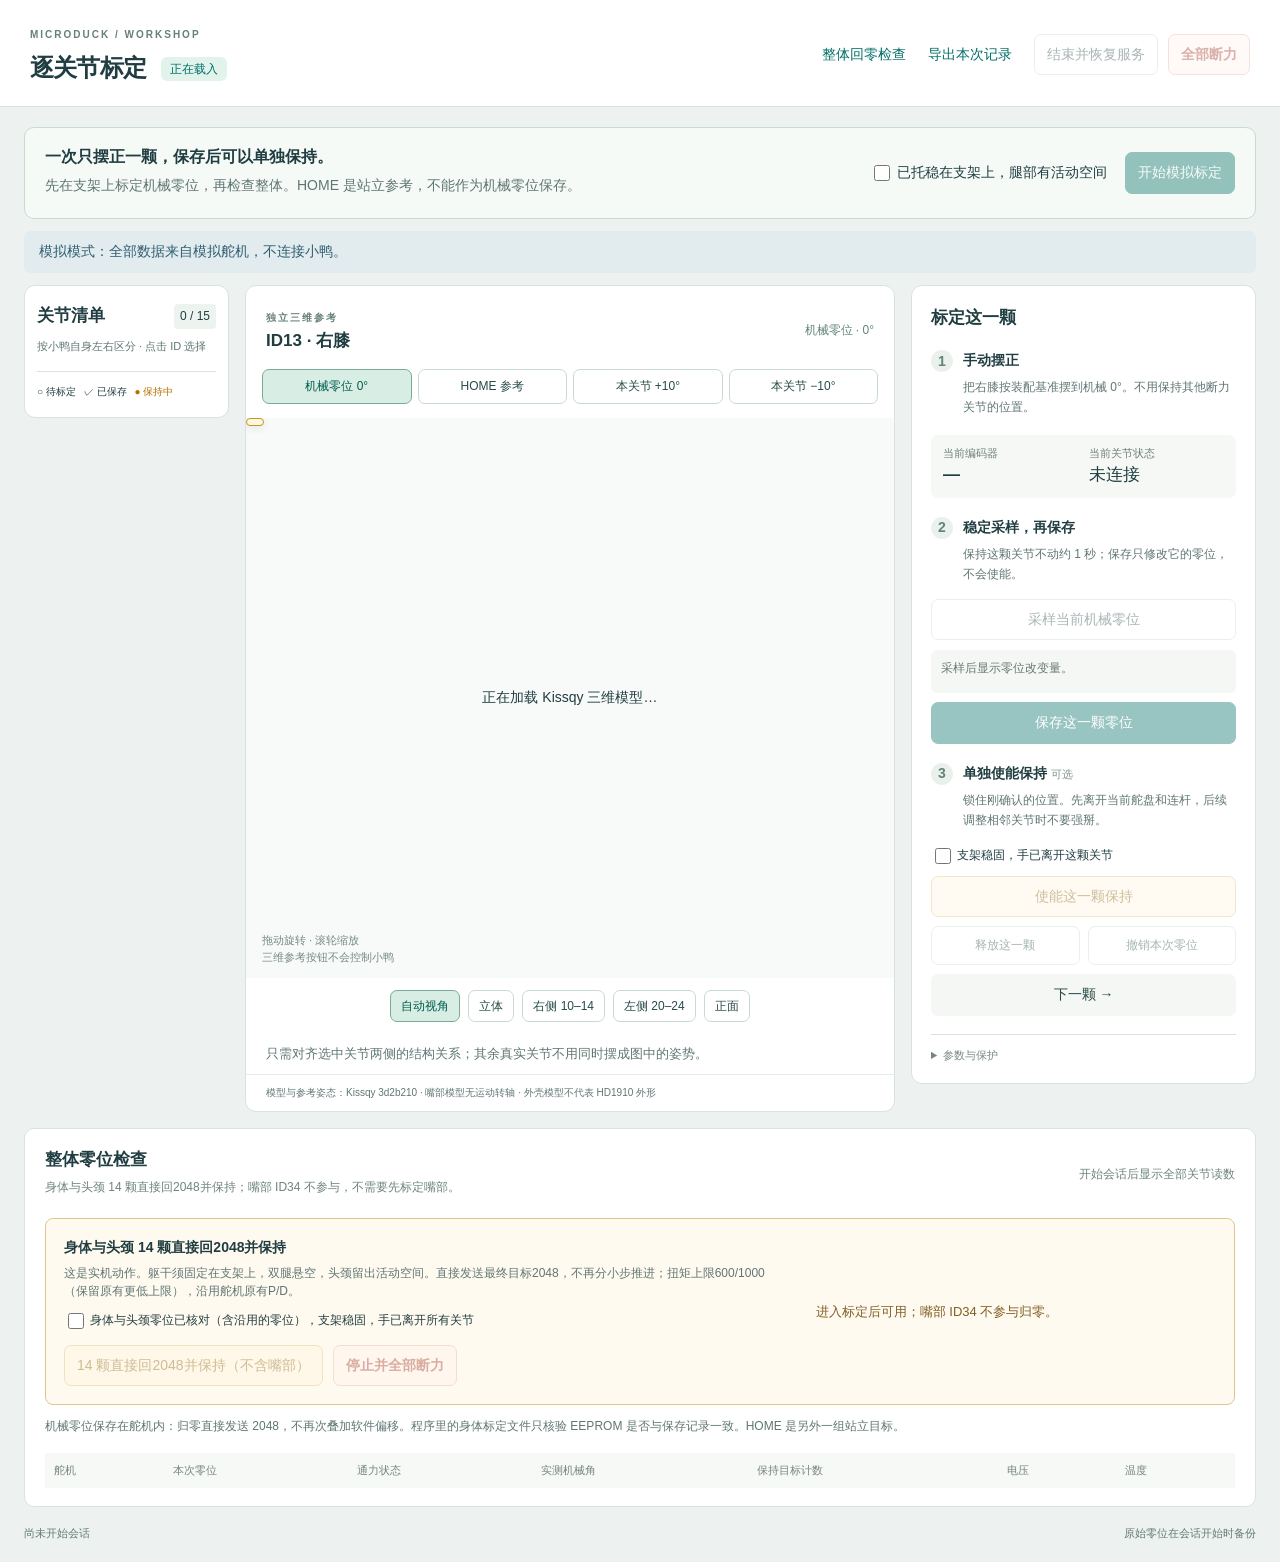
==== commit a50087cb: "Command web zero directly to 2048 with original gains and 600 cap" ====
--- a/tools/calibrator/static/index.html
+++ b/tools/calibrator/static/index.html
@@ -8,8 +8,8 @@
 <section class="visual"><div class="view-head"><div><span class="eyebrow">独立三维参考</span><h2 id="joint-title">ID13 · 右膝</h2></div><span id="ref-tag">机械零位 · 0°</span></div><div class="reference-tabs"><button data-pose="zero" aria-pressed="true">机械零位 0°</button><button data-pose="home">HOME 参考</button><button data-pose="positive">本关节 +10°</button><button data-pose="negative">本关节 −10°</button></div><div id="scene"><div id="model-loading">正在加载 Kissqy 三维模型…</div><span id="joint-marker"></span><span class="scene-note">拖动旋转 · 滚轮缩放<br>三维参考按钮不会控制小鸭</span></div><div class="camera"><button data-view="auto" aria-pressed="true">自动视角</button><button data-view="three">立体</button><button data-view="right">右侧 10–14</button><button data-view="left">左侧 20–24</button><button data-view="front">正面</button></div><p id="camera-note" class="camera-note" role="status"></p><p id="reference-note">只需对齐选中关节两侧的结构关系；其余真实关节不用同时摆成图中的姿势。</p><p class="source">模型与参考姿态：Kissqy 3d2b210 · 嘴部模型无运动转轴 · 外壳模型不代表 HD1910 外形</p></section>
 <section class="workflow"><h2>标定这一颗</h2><div class="step"><span class="number">1</span><div><h3>手动摆正</h3><p id="instruction">把右膝按装配基准摆到机械 0°。不用保持其他断力关节的位置。</p></div></div><div class="metrics"><div><span>当前编码器</span><strong id="position">—</strong></div><div><span>当前关节状态</span><strong id="torque">未连接</strong></div></div><div class="step"><span class="number">2</span><div><h3>稳定采样，再保存</h3><p>保持这颗关节不动约 1 秒；保存只修改它的零位，不会使能。</p></div></div><div id="body-sample"><button id="sample" class="wide" disabled>采样当前机械零位</button></div><div id="mouth-sample" hidden><button id="closed" disabled>① 采样自然闭嘴</button><button id="open" disabled>② 采样舒适张开</button></div><div id="preview" class="preview">采样后显示零位改变量。</div><button id="apply" class="primary wide" disabled>保存这一颗零位</button>
 <div class="step"><span class="number">3</span><div><h3>单独使能保持 <small>可选</small></h3><p>锁住刚确认的位置。先离开当前舵盘和连杆，后续调整相邻关节时不要强掰。</p></div></div><label class="confirm"><input id="clear" type="checkbox"> 支架稳固，手已离开这颗关节</label><button id="hold" class="hold wide" disabled>使能这一颗保持</button><div class="two"><button id="release" disabled>释放这一颗</button><button id="undo" disabled>撤销本次零位</button></div><button id="next" class="wide quiet">下一颗 →</button><details><summary>参数与保护</summary><p>标定方向沿用身体 −1。保持临时采用身体 P5/D20、嘴 P10/D20，扭矩寄存器上限 300/1000；这个低扭矩保持档尚未实机验证，可能无法承担整机重量。释放后恢复进入工具前的 PD 和扭矩上限。</p><p>页面心跳中断约 10–12 秒时尝试全部断力，串口失联时不能保证成功，需托稳后关主电源。标定期间手柄服务暂停，本页不是独立硬件急停。</p><p id="offsets">尚未读取零位</p></details></section></main>
-<section class="overview" id="zero-inspection"><div class="overview-head"><div><h2>整体零位检查</h2><p>身体与头颈 14 颗缓慢回机械零位并保持；嘴部 ID34 不参与，不需要先标定嘴部。</p></div><span id="overview-state">开始会话后显示全部关节读数</span></div>
-<div class="zero-check"><div><strong>身体与头颈 14 颗回机械零位并保持</strong><p>这是实机动作。躯干须固定在支架上，双腿悬空，头颈留出活动空间。约 5°/秒以内缓慢归零，使用 300/1000 扭矩上限。</p><label class="confirm"><input id="zero-clear" type="checkbox"> 身体与头颈零位已核对（含沿用的零位），支架稳固，手已离开所有关节</label><div class="zero-actions"><button id="zero-all" class="hold" disabled>14 颗回零并保持（不含嘴部）</button><button id="zero-stop" class="danger" disabled>停止并全部断力</button></div></div><div id="zero-status" role="status">进入标定后可用；嘴部 ID34 不参与归零。</div></div>
+<section class="overview" id="zero-inspection"><div class="overview-head"><div><h2>整体零位检查</h2><p>身体与头颈 14 颗直接回2048并保持；嘴部 ID34 不参与，不需要先标定嘴部。</p></div><span id="overview-state">开始会话后显示全部关节读数</span></div>
+<div class="zero-check"><div><strong>身体与头颈 14 颗直接回2048并保持</strong><p>这是实机动作。躯干须固定在支架上，双腿悬空，头颈留出活动空间。直接发送最终目标2048，不再分小步推进；扭矩上限600/1000（保留原有更低上限），沿用舵机原有P/D。</p><label class="confirm"><input id="zero-clear" type="checkbox"> 身体与头颈零位已核对（含沿用的零位），支架稳固，手已离开所有关节</label><div class="zero-actions"><button id="zero-all" class="hold" disabled>14 颗直接回2048并保持（不含嘴部）</button><button id="zero-stop" class="danger" disabled>停止并全部断力</button></div></div><div id="zero-status" role="status">进入标定后可用；嘴部 ID34 不参与归零。</div></div>
 <p class="zero-explanation">机械零位保存在舵机内：归零直接发送 2048，不再次叠加软件偏移。程序里的身体标定文件只核验 EEPROM 是否与保存记录一致。HOME 是另外一组站立目标。</p>
 <div class="table-scroll"><table><thead><tr><th>舵机</th><th>本次零位</th><th>通力状态</th><th>实测机械角</th><th>保持目标计数</th><th>电压</th><th>温度</th></tr></thead><tbody id="readings"></tbody></table></div></section>
 <footer><span id="live">尚未开始会话</span><span id="backup">原始零位在会话开始时备份</span></footer><script type="module" src="app.js"></script></body></html>
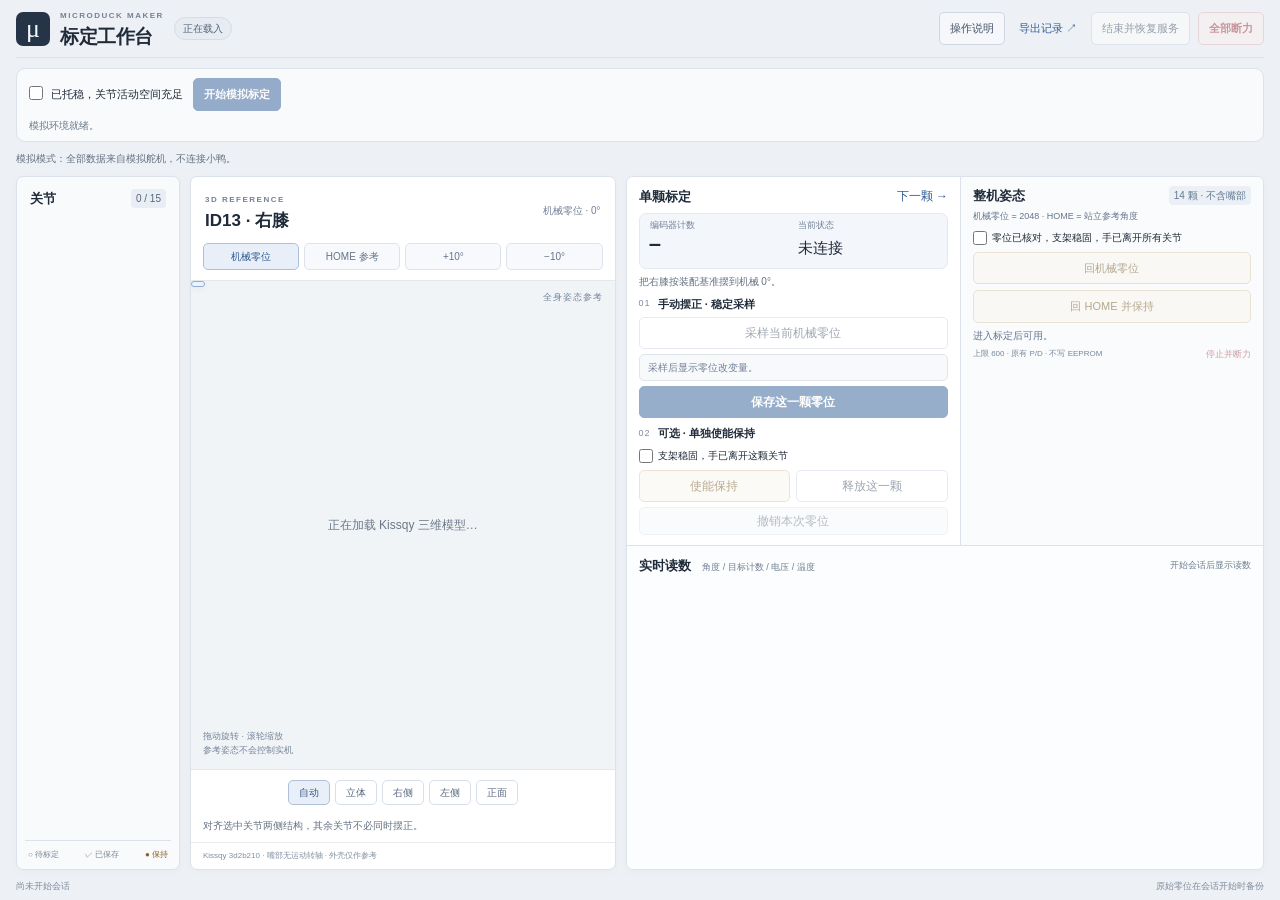
==== commit 23be6d3e: "Refine calibration workbench, add HOME control and LAN access Consolidate controls and telemetry int" ====
--- a/tools/calibrator/static/index.html
+++ b/tools/calibrator/static/index.html
@@ -1,15 +1,25 @@
 <!doctype html>
-<html lang="zh-CN"><head><meta charset="utf-8"><meta name="viewport" content="width=device-width,initial-scale=1"><title>Microduck · 逐关节标定</title><link rel="stylesheet" href="app.css"><script type="importmap">{"imports":{"three":"./source/vendor/three.module.min.js"}}</script></head>
-<body><header><div><span class="eyebrow">MICRODUCK / WORKSHOP</span><h1>逐关节标定<span id="mode">正在载入</span></h1></div><div class="header-actions"><a href="#zero-inspection">整体回零检查</a><a href="/api/report" download="calibration-report.json">导出本次记录</a><button id="finish" disabled>结束并恢复服务</button><button id="relax" class="danger" disabled>全部断力</button></div></header>
-<section id="connection" class="connection" hidden aria-labelledby="connection-title"><div><h2 id="connection-title">连接准备</h2><p id="dependency-note">先检查主板环境并发现串口，缺少的依赖会自动安装。此步骤不停止控制服务、不打开串口。</p></div><div class="connection-controls"><button id="prepare">检查环境与发现串口</button><label>主板串口<select id="serial-port"><option value="auto">自动选择（优先使用 robotd 串口）</option></select></label></div><p id="connection-status" role="status">尚未检查主板环境。</p><details id="setup-log-panel"><summary>SSH 环境检查日志 <span id="setup-log-state"></span></summary><pre id="setup-log" role="log" aria-live="polite" aria-label="SSH 环境检查日志">点击检查后显示连接、依赖和串口发现日志。</pre></details></section>
-<div id="intro" class="intro"><div><strong>一次只摆正一颗，保存后可以单独保持。</strong><p>先在支架上标定机械零位，再检查整体。HOME 是站立参考，不能作为机械零位保存。</p></div><div class="start"><label><input id="supported" type="checkbox"> 已托稳在支架上，腿部有活动空间</label><button id="enter" class="primary" disabled>开始模拟标定</button></div></div>
-<div id="notice" role="status">模拟模式：全部数据来自模拟舵机，不连接小鸭。</div><div id="error" role="alert" hidden></div>
-<main><aside><div class="section-head"><h2>关节清单</h2><span id="progress">0 / 15</span></div><p class="muted">按小鸭自身左右区分 · 点击 ID 选择</p><nav id="joints" aria-label="舵机列表"></nav><div class="legend"><span>○ 待标定</span><span>✓ 已保存</span><span class="amber">● 保持中</span></div></aside>
-<section class="visual"><div class="view-head"><div><span class="eyebrow">独立三维参考</span><h2 id="joint-title">ID13 · 右膝</h2></div><span id="ref-tag">机械零位 · 0°</span></div><div class="reference-tabs"><button data-pose="zero" aria-pressed="true">机械零位 0°</button><button data-pose="home">HOME 参考</button><button data-pose="positive">本关节 +10°</button><button data-pose="negative">本关节 −10°</button></div><div id="scene"><div id="model-loading">正在加载 Kissqy 三维模型…</div><span id="joint-marker"></span><span class="scene-note">拖动旋转 · 滚轮缩放<br>三维参考按钮不会控制小鸭</span></div><div class="camera"><button data-view="auto" aria-pressed="true">自动视角</button><button data-view="three">立体</button><button data-view="right">右侧 10–14</button><button data-view="left">左侧 20–24</button><button data-view="front">正面</button></div><p id="camera-note" class="camera-note" role="status"></p><p id="reference-note">只需对齐选中关节两侧的结构关系；其余真实关节不用同时摆成图中的姿势。</p><p class="source">模型与参考姿态：Kissqy 3d2b210 · 嘴部模型无运动转轴 · 外壳模型不代表 HD1910 外形</p></section>
-<section class="workflow"><h2>标定这一颗</h2><div class="step"><span class="number">1</span><div><h3>手动摆正</h3><p id="instruction">把右膝按装配基准摆到机械 0°。不用保持其他断力关节的位置。</p></div></div><div class="metrics"><div><span>当前编码器</span><strong id="position">—</strong></div><div><span>当前关节状态</span><strong id="torque">未连接</strong></div></div><div class="step"><span class="number">2</span><div><h3>稳定采样，再保存</h3><p>保持这颗关节不动约 1 秒；保存只修改它的零位，不会使能。</p></div></div><div id="body-sample"><button id="sample" class="wide" disabled>采样当前机械零位</button></div><div id="mouth-sample" hidden><button id="closed" disabled>① 采样自然闭嘴</button><button id="open" disabled>② 采样舒适张开</button></div><div id="preview" class="preview">采样后显示零位改变量。</div><button id="apply" class="primary wide" disabled>保存这一颗零位</button>
-<div class="step"><span class="number">3</span><div><h3>单独使能保持 <small>可选</small></h3><p>锁住刚确认的位置。先离开当前舵盘和连杆，后续调整相邻关节时不要强掰。</p></div></div><label class="confirm"><input id="clear" type="checkbox"> 支架稳固，手已离开这颗关节</label><button id="hold" class="hold wide" disabled>使能这一颗保持</button><div class="two"><button id="release" disabled>释放这一颗</button><button id="undo" disabled>撤销本次零位</button></div><button id="next" class="wide quiet">下一颗 →</button><details><summary>参数与保护</summary><p>标定方向沿用身体 −1。保持临时采用身体 P5/D20、嘴 P10/D20，扭矩寄存器上限 300/1000；这个低扭矩保持档尚未实机验证，可能无法承担整机重量。释放后恢复进入工具前的 PD 和扭矩上限。</p><p>页面心跳中断约 10–12 秒时尝试全部断力，串口失联时不能保证成功，需托稳后关主电源。标定期间手柄服务暂停，本页不是独立硬件急停。</p><p id="offsets">尚未读取零位</p></details></section></main>
-<section class="overview" id="zero-inspection"><div class="overview-head"><div><h2>整体零位检查</h2><p>身体与头颈 14 颗直接回2048并保持；嘴部 ID34 不参与，不需要先标定嘴部。</p></div><span id="overview-state">开始会话后显示全部关节读数</span></div>
-<div class="zero-check"><div><strong>身体与头颈 14 颗直接回2048并保持</strong><p>这是实机动作。躯干须固定在支架上，双腿悬空，头颈留出活动空间。直接发送最终目标2048，不再分小步推进；扭矩上限600/1000（保留原有更低上限），沿用舵机原有P/D。</p><label class="confirm"><input id="zero-clear" type="checkbox"> 身体与头颈零位已核对（含沿用的零位），支架稳固，手已离开所有关节</label><div class="zero-actions"><button id="zero-all" class="hold" disabled>14 颗直接回2048并保持（不含嘴部）</button><button id="zero-stop" class="danger" disabled>停止并全部断力</button></div></div><div id="zero-status" role="status">进入标定后可用；嘴部 ID34 不参与归零。</div></div>
-<p class="zero-explanation">机械零位保存在舵机内：归零直接发送 2048，不再次叠加软件偏移。程序里的身体标定文件只核验 EEPROM 是否与保存记录一致。HOME 是另外一组站立目标。</p>
-<div class="table-scroll"><table><thead><tr><th>舵机</th><th>本次零位</th><th>通力状态</th><th>实测机械角</th><th>保持目标计数</th><th>电压</th><th>温度</th></tr></thead><tbody id="readings"></tbody></table></div></section>
-<footer><span id="live">尚未开始会话</span><span id="backup">原始零位在会话开始时备份</span></footer><script type="module" src="app.js"></script></body></html>
+<html lang="zh-CN">
+<head><meta charset="utf-8"><meta name="viewport" content="width=device-width,initial-scale=1"><title>Microduck · 标定工作台</title><link rel="stylesheet" href="app.css"><link rel="stylesheet" href="palette.css"><script type="importmap">{"imports":{"three":"./source/vendor/three.module.min.js"}}</script></head>
+<body>
+<header><div class="brand"><span class="brand-mark" aria-hidden="true">μ</span><div><span class="eyebrow">MICRODUCK MAKER</span><h1>标定工作台</h1></div><span id="mode">正在载入</span></div><div class="header-actions"><button id="help-open" class="quiet">操作说明</button><a href="/api/report" download="calibration-report.json">导出记录 ↗</a><button id="finish" disabled>结束并恢复服务</button><button id="relax" class="danger" disabled>全部断力</button></div></header>
+<section class="session-bar" aria-label="连接与会话">
+ <div id="connection" class="connection" hidden><button id="prepare">检查环境与串口</button><label class="port-label">串口 <select id="serial-port" aria-label="主板串口"><option value="auto">自动选择</option></select></label><button id="logs-open" class="quiet">SSH 日志 <span id="setup-log-state"></span></button></div>
+ <div id="intro" class="start"><label><input id="supported" type="checkbox"> 已托稳，关节活动空间充足</label><button id="enter" class="primary" disabled>开始模拟标定</button></div>
+ <p id="connection-status" role="status">模拟环境就绪。</p>
+</section>
+<div class="messages"><div id="notice" role="status">模拟模式：全部数据来自模拟舵机，不连接小鸭。</div><div id="error" role="alert" hidden></div></div>
+<main class="workbench">
+ <aside class="panel joints-panel"><div class="panel-head"><h2>关节</h2><span id="progress">0 / 15</span></div><nav id="joints" aria-label="舵机列表"></nav><div class="legend"><span>○ 待标定</span><span>✓ 已保存</span><span class="amber">● 保持</span></div></aside>
+ <section class="panel visual" aria-label="三维参考"><div class="view-head"><div><span class="eyebrow">3D REFERENCE</span><h2 id="joint-title">ID13 · 右膝</h2></div><span id="ref-tag">机械零位 · 0°</span></div><div class="reference-tabs" aria-label="参考姿态"><button data-pose="zero" aria-pressed="true">机械零位</button><button data-pose="home">HOME 参考</button><button data-pose="positive">+10°</button><button data-pose="negative">−10°</button></div><div id="scene"><div id="model-loading">正在加载 Kissqy 三维模型…</div><span id="joint-marker"></span><span class="scene-note">拖动旋转 · 滚轮缩放<br>参考姿态不会控制实机</span><span class="scene-badge">全身姿态参考</span></div><div class="camera" aria-label="观察视角"><button data-view="auto" aria-pressed="true">自动</button><button data-view="three">立体</button><button data-view="right">右侧</button><button data-view="left">左侧</button><button data-view="front">正面</button></div><p id="camera-note" role="status"></p><p id="reference-note">对齐选中关节两侧结构，其余关节不必同时摆正。</p><div class="source">Kissqy 3d2b210 · 嘴部无运动转轴 · 外壳仅作参考</div></section>
+ <section class="panel controls" aria-label="标定操作"><div class="tool-actions"><div class="workflow"><div class="panel-head"><h2>单颗标定</h2><button id="next" class="text-button">下一颗 →</button></div><div class="metrics"><div><span>编码器计数</span><strong id="position">—</strong></div><div><span>当前状态</span><strong id="torque">未连接</strong></div></div><p id="instruction">把右膝按装配基准摆到机械 0°。</p><div class="step-title"><span>01</span><h3>手动摆正 · 稳定采样</h3></div><div id="body-sample"><button id="sample" class="wide" disabled>采样当前机械零位</button></div><div id="mouth-sample" class="two" hidden><button id="closed" disabled>① 自然闭嘴采样</button><button id="open" disabled>② 舒适张开采样</button></div><div id="preview" class="preview" role="status">采样后显示零位改变量。</div><button id="apply" class="primary wide" disabled>保存这一颗零位</button><div class="step-title"><span>02</span><h3>可选 · 单独使能保持</h3></div><label class="confirm"><input id="clear" type="checkbox"> 支架稳固，手已离开这颗关节</label><div class="two"><button id="hold" class="hold" disabled>使能保持</button><button id="release" disabled>释放这一颗</button></div><button id="undo" class="wide quiet" disabled>撤销本次零位</button></div>
+ <div id="zero-inspection" class="pose-control"><div class="panel-head"><h2>整机姿态</h2><span class="pill">14 颗 · 不含嘴部</span></div><p>机械零位 = 2048 · HOME = 站立参考角度</p><label class="confirm"><input id="zero-clear" type="checkbox"> 零位已核对，支架稳固，手已离开所有关节</label><div class="two"><button id="zero-all" class="hold" disabled>回机械零位</button><button id="home-all" class="hold" disabled>回 HOME 并保持</button></div><div id="zero-status" role="status">进入标定后可用。</div><div class="motion-meta"><span>上限 600 · 原有 P/D · 不写 EEPROM</span><button id="zero-stop" class="text-button danger-text" disabled>停止并断力</button></div></div>
+ </div>
+ <section class="telemetry" aria-label="实时关节读数"><div class="panel-head"><h2>实时读数 <span class="subtle">角度 / 目标计数 / 电压 / 温度</span></h2><span id="overview-state">开始会话后显示读数</span></div><div id="readings" class="readings" role="list"></div></section>
+ </section>
+</main>
+
+<footer><span id="live">尚未开始会话</span><span id="backup">原始零位在会话开始时备份</span></footer>
+<dialog id="logs-dialog" aria-labelledby="logs-title"><div class="dialog-head"><div><span class="eyebrow">CONNECTION DIAGNOSTICS</span><h2 id="logs-title">SSH 环境检查日志</h2></div><button data-close="logs-dialog" aria-label="关闭日志">关闭 ×</button></div><p id="dependency-note">检查主板依赖并发现串口，缺少时自动安装；此步骤不停止控制服务、不打开串口。</p><div id="setup-log-panel"><pre id="setup-log" role="log" aria-live="polite">点击检查后显示连接、依赖和串口发现日志。</pre></div></dialog>
+<dialog id="help-dialog" aria-labelledby="help-title"><div class="dialog-head"><div><span class="eyebrow">WORKBENCH GUIDE</span><h2 id="help-title">操作说明与参数</h2></div><button data-close="help-dialog" aria-label="关闭说明">关闭 ×</button></div><h3>标定顺序</h3><p>检查环境与串口 → 进入标定 → 选关节 → 手动摆正 → 稳定采样 → 保存 → 可选保持 → 下一颗。采样约 1 秒，保存仅修改选中舵机的 EEPROM 零位，不自动使能。嘴部需分别记录自然闭合与舒适张开。</p><h3>机械零位与 HOME</h3><p>机械零位向身体与头颈 14 颗直接发送 2048。HOME 使用模型站立参考角度，按身体方向 −1 换算为 2048 − 角度 × 4096 / 360，不再次叠加 EEPROM 偏移。两者都使能并保持，嘴部 ID34 不参与。HOME 不用于采样保存零位，也不代表能自行站稳。</p><h3>保持与断力</h3><p>整机姿态沿用舵机原有 P/D，扭矩寄存器上限 600/1000，保留原有更低上限。单颗保持采用身体 P5/D20、嘴 P10/D20，上限 300；可能不足以承担整机重量。释放后恢复进入工具前的参数。</p><p>躯干固定，双腿悬空，头颈留出活动空间。页面心跳中断约 10–12 秒时尝试全部断力；串口失联时不能保证成功。标定期间手柄服务暂停，网页断力不是硬件急停。</p><p id="offsets">尚未读取零位</p></dialog>
+<script type="module" src="app.js"></script></body></html>
--- a/tools/calibrator/static/app.css
+++ b/tools/calibrator/static/app.css
@@ -1,5 +1,1370 @@
-:root{font:14px/1.55 -apple-system,BlinkMacSystemFont,"PingFang SC",sans-serif;color:#203d41;background:#edf2f1;--teal:#006f67;--line:#d8e3df}*{box-sizing:border-box}body{margin:0}header{padding:23px 30px 20px;display:flex;align-items:center;justify-content:space-between;background:#fff;border-bottom:1px solid var(--line)}h1{font-size:24px;margin:4px 0 0;letter-spacing:-.8px}h1 span{font-size:12px;font-weight:500;letter-spacing:0;background:#e2f3ec;color:var(--teal);padding:5px 9px;border-radius:6px;margin-left:15px;vertical-align:middle}.eyebrow{font-size:10px;letter-spacing:2px;color:#658179;font-weight:650}h2{font-size:17px;margin:0}h3{font-size:14px;margin:0 0 4px}p{margin:5px 0;color:#607674}button,a{font:inherit}button{cursor:pointer;border:1px solid #c9d9d4;background:#fff;border-radius:7px;padding:9px 12px;color:#264b48;transition:background .15s}button:hover:enabled{background:#e5f3ed}button:disabled{opacity:.4;cursor:not-allowed}button[aria-pressed=true]{background:#d8eee5;border-color:#79ac98;color:#005c4d}.primary{background:var(--teal);color:white;border-color:var(--teal)}.primary:hover:enabled{background:#005b55}.danger{color:#a33b2d;border-color:#e6b4a9;background:#fff1ec;font-weight:600}.header-actions{display:flex;align-items:center;gap:10px}.header-actions a{color:var(--teal);text-decoration:none;margin-right:12px}.intro{margin:20px 24px 12px;padding:17px 20px;border:1px solid #c9dbd1;border-radius:10px;background:#f6faf7;display:flex;gap:24px;justify-content:space-between;align-items:center}.intro strong{font-size:16px}.start{display:flex;gap:18px;align-items:center;flex-shrink:0}input{accent-color:var(--teal);width:16px;height:16px;vertical-align:middle}#notice,#error{margin:0 24px 12px;padding:10px 15px;border-radius:7px;background:#e2ecef;color:#315e72}#error{background:#fff0e9;border:1px solid #e4b5a4;color:#943d28;white-space:pre-wrap}main{display:grid;grid-template-columns:205px minmax(360px,1fr) 345px;gap:16px;margin:0 24px 16px;align-items:start}aside,.visual,.workflow{border:1px solid var(--line);border-radius:11px;background:#fff;overflow:hidden}aside{padding:17px 12px}.section-head{display:flex;justify-content:space-between;align-items:center}#progress{font-size:12px;font-variant-numeric:tabular-nums;background:#edf4f0;padding:3px 6px;border-radius:4px}.muted{font-size:11px;margin:9px 0 14px}nav button{display:flex;justify-content:space-between;width:100%;border:0;text-align:left;padding:9px;margin-bottom:3px;font-size:13px}nav button.selected{background:#dceddf;color:#17553a;font-weight:600}nav small{display:block;color:#7a8d86;font-size:10px}nav .joint-state{align-self:center;font-size:12px}.group-title{color:#82938e;font-size:10px;letter-spacing:1px;margin:13px 8px 4px}.legend{border-top:1px solid var(--line);display:flex;gap:8px;margin-top:16px;padding-top:12px;font-size:10px}.amber{color:#b87000}.view-head{padding:20px 20px 15px;display:flex;justify-content:space-between;align-items:center}#ref-tag{font-size:12px;color:#60847b}.reference-tabs{display:flex;padding:0 16px;gap:6px}.reference-tabs button{font-size:12px;padding:7px 9px;flex:1}#scene{height:560px;position:relative;background:#f7faf8;overflow:hidden;margin-top:14px}#scene canvas{display:block;width:100%;height:100%;touch-action:none}.scene-note{position:absolute;bottom:12px;left:16px;font-size:11px;color:#768a83;pointer-events:none}#model-loading{position:absolute;inset:0;display:grid;place-items:center}#joint-marker{position:absolute;pointer-events:none;background:#fff8df;border:1px solid #c79326;border-radius:5px;padding:3px 8px;font-size:12px;white-space:nowrap;color:#8f5900;box-shadow:0 2px 8px #173f3018}.camera{display:flex;justify-content:center;gap:8px;padding:12px}.camera button{font-size:12px;padding:6px 10px}#reference-note{padding:0 20px;margin:0 0 10px;font-size:13px}.source{font-size:10px;border-top:1px solid #e7eee9;padding:10px 20px;margin:0}.workflow{padding:19px}.step{display:flex;gap:10px;margin-top:19px}.step p{font-size:12px;line-height:1.7}.number{display:inline-flex;background:#eaf1ed;border-radius:50%;width:22px;height:22px;align-items:center;justify-content:center;flex-shrink:0;font-weight:650;color:#628377}.metrics{display:grid;grid-template-columns:1fr 1fr;background:#f6f8f5;margin-top:12px;border-radius:7px;padding:10px 12px;gap:10px}.metrics span{display:block;font-size:11px;color:#71817b}.metrics strong{font-size:17px;font-weight:550;font-variant-numeric:tabular-nums}.wide{width:100%;margin-top:9px}.preview{padding:9px 10px;background:#f5f7f4;color:#667b70;font-size:12px;border-radius:6px;margin-top:10px;min-height:43px;white-space:pre-line}.preview.ready{background:#e8f4ec;color:#196341}small{font-weight:400;font-size:11px;color:#80918a}.confirm{display:block;font-size:12px;margin-top:9px}.hold{background:#fff6df;border-color:#ddc17b;color:#8b6012}.two{display:flex;gap:8px;margin-top:9px}.two button{flex:1;font-size:12px}.quiet{border-color:transparent;background:#f4f7f4}details{font-size:11px;color:#75897f;margin-top:18px;border-top:1px solid var(--line);padding-top:12px}details p{font-size:11px}summary{cursor:pointer}footer{margin:0 24px 20px;display:flex;gap:18px;justify-content:space-between;font-size:11px;color:#627a71;overflow-wrap:anywhere}#mouth-sample button{font-size:12px;margin-top:9px}[hidden]{display:none!important}@media(min-width:1600px){main{grid-template-columns:230px minmax(450px,1fr) 370px}#scene{height:650px}}@media(max-width:1100px){main{grid-template-columns:180px 1fr}.workflow{grid-column:2;grid-row:2}.visual{grid-column:2}aside{grid-row:1 / 3}header,.intro{align-items:flex-start;gap:15px;flex-direction:column}.start{flex-wrap:wrap}#scene{height:500px}}@media(max-width:650px){main{display:flex;flex-direction:column;margin:0 12px}.visual,.workflow,aside{width:100%}nav{display:flex;overflow:auto;gap:5px}nav button{min-width:110px}.group-title{display:none}#scene{height:440px}.header-actions{flex-wrap:wrap}.intro{margin:12px}.reference-tabs{flex-wrap:wrap}.reference-tabs button{flex-basis:40%}footer{flex-direction:column}header{padding:18px}}
-.overview{margin:0 24px 18px;background:#fff;border:1px solid var(--line);border-radius:10px;padding:18px 20px}.overview-head{display:flex;justify-content:space-between;align-items:center;gap:20px}.overview-head p,.overview-head>span{font-size:12px;color:#6e857a}.table-scroll{overflow:auto}table{border-collapse:collapse;width:100%;margin-top:12px;text-align:left;white-space:nowrap;font-size:12px;font-variant-numeric:tabular-nums}th{color:#75867d;font-size:11px;font-weight:500;padding:9px;background:#f6f9f6}td{padding:8px 9px;border-bottom:1px solid #edf2ef}tr:last-child td{border:0}@media(max-width:650px){.overview{margin:0 12px 15px;padding:15px}.overview-head{display:block}.overview-head>span{display:block;margin-top:10px}}
-.zero-check{display:grid;grid-template-columns:minmax(0,1fr) minmax(200px,.55fr);gap:24px;margin-top:16px;padding:18px;border:1px solid #dec58a;border-radius:8px;background:#fffaf0}.zero-check p{font-size:12px;max-width:720px}.zero-actions{display:flex;gap:10px;margin-top:13px}.zero-explanation{font-size:12px;margin-top:12px}#zero-status{align-self:center;font-size:13px;color:#815f23;white-space:pre-wrap}@media(max-width:850px){.zero-check{grid-template-columns:1fr;gap:12px}}
-.connection{margin:20px 24px 12px;padding:18px 20px;background:#fff;border:1px solid var(--line);border-radius:10px}.connection p{font-size:12px;margin-top:8px}.connection-controls{display:flex;align-items:end;gap:18px;margin-top:14px}.connection-controls label{font-size:12px;flex:1;max-width:680px}.connection select{display:block;width:100%;height:39px;padding:7px 10px;margin-top:4px;border:1px solid #c9d9d4;border-radius:7px;color:#264b48;background:#fff;font:inherit}#connection-status{color:var(--teal);overflow-wrap:anywhere}@media(max-width:650px){.connection{margin:12px}.connection-controls{align-items:stretch;flex-direction:column;gap:10px}}
-#setup-log-panel{margin-top:14px;font-size:12px;color:#315e64}#setup-log-state{margin-left:8px;color:#738a80}#setup-log{max-height:240px;overflow:auto;padding:12px 14px;background:#142c30;color:#d3eee4;border-radius:7px;white-space:pre-wrap;overflow-wrap:anywhere;font:12px/1.7 ui-monospace,SFMono-Regular,monospace}.camera{flex-wrap:wrap}.camera-note{font-size:11px;text-align:center;margin:0 15px 10px;color:#607d70}.zero-actions{flex-wrap:wrap}
+:root {
+  font:12px/1.5 -apple-system,BlinkMacSystemFont,"PingFang SC",sans-serif;
+  color:#263d3c;
+  background:#eef2f1;
+  --teal:#147469;
+  --line:#dce5e1;
+  --muted:#738680;
+  --amber:#936726
+}
+* {
+  box-sizing:border-box
+}
+body {
+  margin:0;
+  height:100dvh;
+  display:flex;
+  flex-direction:column;
+  gap:10px;
+  overflow:hidden;
+  padding:0 16px
+}
+h1,h2,h3,p {
+  margin:0
+}
+h1 {
+  font-size:19px;
+  letter-spacing:-.5px;
+  font-weight:650
+}
+h2 {
+  font-size:13px;
+  font-weight:650
+}
+h3 {
+  font-size:12px;
+  font-weight:600
+}
+p {
+  color:#697e77
+}
+button,select,a {
+  font:inherit
+}
+button {
+  border:1px solid #d0ddd7;
+  border-radius:6px;
+  background:#fff;
+  color:#36564d;
+  padding:7px 10px;
+  cursor:pointer;
+  white-space:nowrap;
+  transition:background .15s,border-color .15s
+}
+button:hover:enabled {
+  background:#eef6f1;
+  border-color:#8bac9c
+}
+button:disabled {
+  opacity:.4;
+  cursor:not-allowed
+}
+button:focus-visible,a:focus-visible,select:focus-visible,input:focus-visible,summary:focus-visible {
+  outline:2px solid var(--teal);
+  outline-offset:3px
+}
+button[aria-pressed=true] {
+  background:#e0eee7;
+  border-color:#9bbead;
+  color:#17624e
+}
+.primary {
+  background:var(--teal);
+  border-color:var(--teal);
+  color:#fff
+}
+.primary:hover:enabled {
+  background:#0c6056
+}
+.danger {
+  background:#fff0ed;
+  color:#ad4131;
+  border-color:#e6c1b8;
+  font-weight:600
+}
+.hold {
+  background:#fff9eb;
+  border-color:#e3cf9f;
+  color:#836027
+}
+.quiet {
+  background:transparent
+}
+.text-button {
+  border:0;
+  background:transparent;
+  padding:2px 0;
+  color:var(--teal)
+}
+.danger-text {
+  color:#a64736
+}
+.wide {
+  width:100%
+}
+.two {
+  display:flex;
+  gap:6px
+}
+.two>* {
+  flex:1;
+  min-width:0
+}
+a {
+  color:var(--teal);
+  text-decoration:none
+}
+input {
+  width:14px;
+  height:14px;
+  accent-color:var(--teal);
+  vertical-align:-2px;
+  margin:0 5px 0 0;
+  flex-shrink:0
+}
+label {
+  cursor:pointer
+}
+header {
+  height:66px;
+  flex:none;
+  display:flex;
+  align-items:center;
+  justify-content:space-between;
+  gap:12px;
+  border-bottom:1px solid var(--line)
+}
+.brand {
+  display:flex;
+  align-items:center;
+  gap:10px;
+  min-width:0
+}
+.brand-mark {
+  display:grid;
+  place-items:center;
+  width:34px;
+  height:34px;
+  border-radius:10px;
+  background:#204e43;
+  color:#e6f2bf;
+  font:26px Georgia,serif
+}
+.eyebrow {
+  font-size:8px;
+  letter-spacing:1.7px;
+  color:#7a8d85;
+  font-weight:650
+}
+.brand #mode {
+  font-size:10px;
+  background:#e1ece5;
+  color:#4d7865;
+  border:1px solid #d2e3d8;
+  border-radius:20px;
+  padding:3px 8px;
+  white-space:nowrap
+}
+.header-actions {
+  display:flex;
+  align-items:center;
+  gap:8px;
+  font-size:11px
+}
+.header-actions a {
+  padding:6px
+}
+.session-bar {
+  flex:none;
+  background:#fff;
+  border:1px solid var(--line);
+  border-radius:9px;
+  padding:9px 12px;
+  display:flex;
+  align-items:center;
+  gap:8px 16px;
+  flex-wrap:wrap
+}
+.connection {
+  display:flex;
+  align-items:center;
+  gap:8px;
+  flex:1;
+  min-width:0
+}
+.connection>button {
+  font-size:11px
+}
+.port-label {
+  display:flex;
+  align-items:center;
+  gap:6px;
+  flex:1;
+  min-width:100px;
+  color:var(--muted);
+  font-size:10px
+}
+select {
+  height:30px;
+  background:#f9fbf9;
+  color:#36564d;
+  border:1px solid var(--line);
+  border-radius:5px;
+  padding:3px 6px;
+  min-width:0;
+  width:100%;
+  max-width:320px
+}
+.start {
+  display:flex;
+  align-items:center;
+  gap:10px;
+  font-size:11px
+}
+.start button {
+  font-size:11px
+}
+#connection-status {
+  font-size:10px;
+  flex-basis:100%;
+  line-height:1.3;
+  white-space:nowrap;
+  overflow:hidden;
+  text-overflow:ellipsis;
+  color:#668775
+}
+.messages {
+  flex:none;
+  font-size:10px;
+  line-height:1.4
+}
+#notice {
+  color:#6e827a
+}
+#error {
+  color:#9d3c2b;
+  background:#fff0eb;
+  border:1px solid #ebc6ba;
+  border-radius:6px;
+  padding:6px 10px;
+  white-space:pre-wrap;
+  max-height:96px;
+  overflow:auto;
+  margin-top:5px
+}
+.panel {
+  background:#fff;
+  border:1px solid var(--line);
+  border-radius:10px;
+  min-height:0;
+  min-width:0;
+  overflow:hidden
+}
+.panel-head {
+  display:flex;
+  justify-content:space-between;
+  align-items:center;
+  gap:8px
+}
+.workbench {
+  flex:1;
+  min-height:0;
+  display:grid;
+  grid-template-columns:164px minmax(260px,.8fr) minmax(350px,1.2fr);
+  gap:10px
+}
+.joints-panel {
+  display:flex;
+  flex-direction:column;
+  padding:12px 8px 8px
+}
+.joints-panel .panel-head {
+  padding:0 5px 4px
+}
+#progress,.pill {
+  font-size:10px;
+  color:#799082;
+  background:#f0f5f1;
+  border-radius:4px;
+  padding:2px 5px;
+  font-weight:400
+}
+#joints {
+  flex:1;
+  min-height:0;
+  overflow:auto;
+  scrollbar-width:thin
+}
+.group-title {
+  font-size:9px;
+  letter-spacing:1px;
+  color:#9aa89f;
+  padding:7px 7px 3px
+}
+nav button {
+  width:100%;
+  border:1px solid transparent;
+  border-radius:5px;
+  display:flex;
+  align-items:center;
+  justify-content:space-between;
+  text-align:left;
+  padding:5px 6px;
+  font-size:11px;
+  gap:4px;
+  height:29px
+}
+nav button.selected {
+  background:#e5efe7;
+  border-color:#cbdfcf;
+  color:#286346;
+  font-weight:600
+}
+.joint-state {
+  font-size:9px;
+  color:#a1afa7;
+  white-space:nowrap
+}
+.amber {
+  color:#b27c27
+}
+.legend {
+  font-size:8px;
+  color:#8d9d94;
+  display:flex;
+  justify-content:space-between;
+  padding:8px 3px 0;
+  border-top:1px solid #edf1ed;
+  margin-top:5px
+}
+.visual {
+  display:flex;
+  flex-direction:column
+}
+.view-head {
+  padding:12px 14px 10px;
+  display:flex;
+  align-items:center;
+  justify-content:space-between;
+  gap:5px
+}
+.view-head h2 {
+  font-size:17px;
+  margin-top:1px
+}
+#ref-tag {
+  font-size:10px;
+  color:#84968b;
+  white-space:nowrap
+}
+.reference-tabs {
+  display:flex;
+  gap:5px;
+  padding:0 12px 10px
+}
+.reference-tabs button {
+  flex:1;
+  padding:5px 4px;
+  font-size:10px
+}
+#scene {
+  flex:1;
+  min-height:100px;
+  position:relative;
+  overflow:hidden;
+  background:#f7faf8;
+  border-block:1px solid #edf2ee
+}
+#scene canvas {
+  display:block;
+  width:100%;
+  height:100%;
+  touch-action:none
+}
+#model-loading {
+  position:absolute;
+  inset:0;
+  display:grid;
+  place-items:center;
+  color:var(--muted)
+}
+#joint-marker {
+  position:absolute;
+  background:#fff4d5;
+  border:1px solid #d3b06d;
+  border-radius:4px;
+  padding:2px 6px;
+  font-size:10px;
+  color:#8a641a;
+  pointer-events:none
+}
+.scene-note {
+  position:absolute;
+  bottom:12px;
+  left:12px;
+  font-size:9px;
+  color:#95a49b;
+  pointer-events:none
+}
+.scene-badge {
+  position:absolute;
+  right:12px;
+  top:10px;
+  color:#95a69a;
+  font-size:9px;
+  letter-spacing:1px
+}
+.camera {
+  display:flex;
+  justify-content:center;
+  gap:5px;
+  padding:10px 8px 4px
+}
+.camera button {
+  padding:4px 10px;
+  font-size:10px
+}
+#camera-note {
+  font-size:9px;
+  text-align:center;
+  color:#87a08f;
+  padding:2px 8px 5px
+}
+#reference-note {
+  font-size:10px;
+  padding:2px 12px 9px;
+  color:#6d8578
+}
+.source {
+  font-size:8px;
+  color:#a0ada3;
+  padding:7px 12px;
+  border-top:1px solid #edf2ed
+}
+.controls {
+  overflow:auto;
+  scrollbar-width:thin;
+  display:flex;
+  flex-direction:column
+}
+.workflow {
+  padding:12px
+}
+.metrics {
+  display:grid;
+  grid-template-columns:1fr 1fr;
+  gap:10px;
+  background:#f4f7f3;
+  padding:7px 10px;
+  border-radius:7px;
+  margin:10px 0 8px
+}
+.metrics span {
+  font-size:9px;
+  display:block;
+  color:#91a18f
+}
+.metrics strong {
+  font-size:20px;
+  font-weight:550;
+  font-variant-numeric:tabular-nums
+}
+#torque {
+  font-size:15px;
+  line-height:30px
+}
+#instruction {
+  font-size:10px;
+  line-height:1.5;
+  min-height:30px
+}
+.step-title {
+  display:flex;
+  align-items:center;
+  gap:7px;
+  margin:9px 0 6px
+}
+.step-title>span {
+  font-size:9px;
+  color:#92a48d;
+  letter-spacing:1px
+}
+.step-title h3 {
+  font-size:11px
+}
+.preview {
+  background:#f7f8f4;
+  border:1px solid #edf0e8;
+  border-radius:5px;
+  font-size:10px;
+  white-space:pre-line;
+  line-height:1.5;
+  min-height:30px;
+  padding:6px 8px;
+  margin:6px 0;
+  color:#8d9988
+}
+.preview.ready {
+  background:#eef7e9;
+  color:#3f7751;
+  border-color:#d8e9d3
+}
+.confirm {
+  font-size:10px;
+  display:flex;
+  align-items:flex-start;
+  line-height:1.5;
+  margin:6px 0 7px
+}
+.confirm input {
+  margin-top:1px
+}
+.workflow>.wide.quiet {
+  margin-top:5px;
+  padding:4px
+}
+#mouth-sample button {
+  font-size:10px;
+  padding-inline:4px
+}
+.pose-control {
+  border-top:1px solid var(--line);
+  padding:10px 12px;
+  background:#fcfcf7;
+  margin-top:auto
+}
+.pose-control p {
+  font-size:9px;
+  margin:5px 0;
+  color:#98a18c
+}
+.pose-control .two button {
+  font-size:11px;
+  padding:7px 5px
+}
+#zero-status {
+  font-size:10px;
+  line-height:1.5;
+  margin:7px 0;
+  color:#8b805b;
+  white-space:pre-wrap;
+  overflow-wrap:anywhere;
+  max-height:62px;
+  overflow:auto
+}
+.motion-meta {
+  display:flex;
+  justify-content:space-between;
+  gap:6px;
+  font-size:8px;
+  color:#a8ac99
+}
+.motion-meta button {
+  font-size:9px
+}
+.telemetry {
+  flex:none;
+  height:166px;
+  padding:10px 12px
+}
+.telemetry .panel-head {
+  margin-bottom:8px
+}
+.subtle {
+  font-size:9px;
+  font-weight:400;
+  color:#97a59a;
+  margin-left:8px
+}
+#overview-state {
+  font-size:9px;
+  color:#8a9c8d
+}
+.readings {
+  display:grid;
+  grid-auto-flow:column;
+  grid-template-rows:repeat(5,minmax(0,1fr));
+  grid-template-columns:repeat(3,minmax(0,1fr));
+  gap:0 16px;
+  height:113px
+}
+.reading {
+  border-bottom:1px solid #eff2ed;
+  display:flex;
+  align-items:center;
+  justify-content:space-between;
+  gap:6px;
+  font-size:10px;
+  min-width:0;
+  font-variant-numeric:tabular-nums
+}
+.reading:nth-child(5n) {
+  border-bottom:0
+}
+.reading.selected {
+  background:#f1f6ef;
+  border-radius:3px
+}
+.reading-name {
+  font-size:9px;
+  color:#698470;
+  white-space:nowrap;
+  min-width:87px
+}
+.reading-state {
+  font-size:8px;
+  color:#9cac9d
+}
+.reading-value {
+  margin-left:auto;
+  color:#455c48;
+  white-space:nowrap
+}
+.reading-target {
+  color:#92a18e;
+  font-size:9px;
+  white-space:nowrap
+}
+.reading-health {
+  color:#9ba99a;
+  font-size:9px;
+  white-space:nowrap
+}
+.reading.inactive .reading-value {
+  color:#b0b8ae
+}
+footer {
+  height:20px;
+  flex:none;
+  display:flex;
+  justify-content:space-between;
+  font-size:9px;
+  color:#8e9e92;
+  gap:12px;
+  white-space:nowrap
+}
+#backup {
+  overflow:hidden;
+  text-overflow:ellipsis;
+  max-width:50%
+}
+dialog {
+  width:min(760px,calc(100vw - 32px));
+  max-height:85dvh;
+  border:1px solid #cad9cf;
+  border-radius:12px;
+  padding:20px;
+  color:#365344;
+  box-shadow:0 20px 100px #1b312c33
+}
+dialog::backdrop {
+  background:#1b302950;
+  backdrop-filter:blur(3px)
+}
+.dialog-head {
+  display:flex;
+  justify-content:space-between;
+  align-items:center;
+  margin-bottom:14px
+}
+dialog p {
+  margin:10px 0 16px;
+  line-height:1.8
+}
+dialog h3 {
+  margin-top:15px
+}
+#setup-log {
+  height:min(50dvh,440px);
+  overflow:auto;
+  white-space:pre-wrap;
+  overflow-wrap:anywhere;
+  background:#1d302a;
+  color:#c9e0cd;
+  border-radius:7px;
+  padding:14px;
+  font:11px/1.8 ui-monospace,SFMono-Regular,monospace
+}
+#setup-log-state {
+  font-size:9px;
+  color:#8a9f88
+}
+[hidden] {
+  display:none!important
+}
+@media(min-width:1400px) {
+  body {
+    padding-inline:24px;
+    gap:12px
+  }
+  .workbench {
+    grid-template-columns:190px clamp(320px,28vw,460px) minmax(520px,1fr);
+    gap:14px
+  }
+  .workflow {
+    padding:16px
+  }
+  .pose-control {
+    padding:14px 16px
+  }
+  nav button {
+    height:32px;
+    font-size:12px
+  }
+  .telemetry {
+    height:176px
+  }
+  .readings {
+    height:123px
+  }
+  .reading {
+    font-size:11px
+  }
+  .reading-name {
+    font-size:11px
+  }
+  .reading-health {
+    font-size:10px
+  }
+  .step-title {
+    margin-top:13px
+  }
+}
+@media(max-height:800px) and (min-width:760px) {
+  body {
+    gap:7px
+  }
+  header {
+    height:55px
+  }
+  .session-bar {
+    padding:6px 10px;
+    gap:5px 12px
+  }
+  .telemetry {
+    height:141px;
+    padding-block:7px
+  }
+  .telemetry .panel-head {
+    margin-bottom:4px
+  }
+  .readings {
+    height:103px
+  }
+  .workflow {
+    padding:9px 11px
+  }
+  .metrics {
+    margin:6px 0 4px;
+    padding-block:4px
+  }
+  .metrics strong {
+    font-size:18px
+  }
+  #instruction {
+    min-height:0
+  }
+  .step-title {
+    margin:6px 0 4px
+  }
+  .controls button {
+    padding-block:5px
+  }
+  .preview {
+    padding-block:4px;
+    margin:4px 0
+  }
+  .pose-control {
+    padding:8px 11px
+  }
+  .pose-control p {
+    margin-block:3px
+  }
+  .pose-control .confirm {
+    margin:4px 0
+  }
+  .pose-control .two button {
+    padding-block:6px
+  }
+  nav button {
+    height:25px
+  }
+  .group-title {
+    padding-top:5px
+  }
+  .view-head {
+    padding-block:9px
+  }
+  .reference-tabs {
+    padding-bottom:8px
+  }
+  .source {
+    padding-block:4px
+  }
+  .camera {
+    padding-top:6px
+  }
+  footer {
+    height:17px
+  }
+}
+@media(max-width:1050px) {
+  body {
+    padding-inline:12px;
+    gap:8px
+  }
+  .brand #mode {
+    max-width:130px;
+    overflow:hidden;
+    text-overflow:ellipsis
+  }
+  .header-actions {
+    gap:5px
+  }
+  .header-actions button {
+    padding-inline:7px
+  }
+  .workbench {
+    grid-template-columns:143px minmax(245px,.8fr) minmax(330px,1.2fr);
+    gap:8px
+  }
+  .header-actions a {
+    padding-inline:0
+  }
+  .reading-state {
+    display:none
+  }
+  .readings {
+    gap:0 10px
+  }
+  .reading-name {
+    min-width:80px
+  }
+  .reading-health {
+    font-size:8px
+  }
+  .reading {
+    gap:4px
+  }
+  .start {
+    gap:7px
+  }
+  .start label {
+    font-size:10px
+  }
+  .connection {
+    gap:6px
+  }
+  .brand {
+    gap:7px
+  }
+}
+@media(max-width:759px) {
+  body {
+    height:auto;
+    min-height:100dvh;
+    overflow:auto;
+    padding:0 10px 10px
+  }
+  header {
+    height:auto;
+    min-height:64px;
+    align-items:flex-start;
+    flex-wrap:wrap;
+    padding:10px 0;
+    gap:8px
+  }
+  .header-actions {
+    flex-wrap:wrap;
+    width:100%;
+    justify-content:flex-end
+  }
+  .brand #mode {
+    max-width:none
+  }
+  .session-bar {
+    align-items:stretch;
+    gap:8px
+  }
+  .connection {
+    flex-wrap:wrap;
+    flex-basis:100%
+  }
+  .port-label {
+    min-width:140px
+  }
+  .start {
+    justify-content:space-between;
+    width:100%
+  }
+  .workbench {
+    grid-template-columns:1fr;
+    display:grid
+  }
+  .joints-panel {
+    padding:8px
+  }
+  .joints-panel .panel-head,.legend {
+    display:none
+  }
+  #joints {
+    display:flex;
+    gap:4px;
+    overflow:auto
+  }
+  nav button {
+    width:120px;
+    min-width:120px
+  }
+  .group-title {
+    display:none
+  }
+  .visual {
+    min-height:450px
+  }
+  #scene {
+    min-height:290px
+  }
+  .controls {
+    overflow:visible;
+    display:grid;
+    grid-template-columns:1fr 1fr
+  }
+  .pose-control {
+    border-top:0;
+    border-left:1px solid var(--line);
+    margin:0;
+    padding:12px
+  }
+  .workflow {
+    padding:12px
+  }
+  .telemetry {
+    height:auto;
+    min-height:180px
+  }
+  .readings {
+    grid-auto-flow:row;
+    grid-template-columns:1fr;
+    grid-template-rows:none;
+    height:auto
+  }
+  .reading {
+    min-height:27px
+  }
+  .reading-state {
+    display:block
+  }
+  .reading-name {
+    min-width:130px
+  }
+  .reading:nth-child(5n) {
+    border-bottom:1px solid #eff2ed
+  }
+  .reading-health {
+    font-size:10px
+  }
+  footer {
+    height:auto;
+    white-space:normal
+  }
+  .subtle {
+    display:none
+  }
+  #backup {
+    max-width:45%
+  }
+  .messages {
+    font-size:10px
+  }
+  dialog {
+    padding:15px
+  }
+}
+@media(max-width:460px) {
+  .controls {
+    display:flex
+  }
+  .pose-control {
+    border-left:0;
+    border-top:1px solid var(--line)
+  }
+  .header-actions {
+    font-size:10px
+  }
+  .brand #mode {
+    max-width:170px
+  }
+  .brand-mark {
+    display:none
+  }
+  .visual {
+    min-height:430px
+  }
+  .start {
+    flex-wrap:wrap
+  }
+  .reading-name {
+    min-width:110px
+  }
+}
+/* Keep every primary operation and all fifteen IDs in the desktop workspace. */
+@media(min-width:760px) {
+  header {
+    height:58px
+  }
+  .telemetry {
+    height:146px;
+    padding-block:8px
+  }
+  .readings {
+    height:98px
+  }
+  .telemetry .panel-head {
+    margin-bottom:6px
+  }
+  nav button {
+    height:26px
+  }
+  .group-title {
+    padding-top:5px
+  }
+  .workflow {
+    padding:10px 12px
+  }
+  .metrics {
+    margin:7px 0 5px;
+    padding:5px 10px
+  }
+  .metrics strong {
+    font-size:18px
+  }
+  #instruction {
+    min-height:0
+  }
+  .step-title {
+    margin:7px 0 5px
+  }
+  .workflow button {
+    padding-block:6px
+  }
+  .preview {
+    margin:5px 0;
+    padding:5px 8px;
+    min-height:27px
+  }
+  .pose-control {
+    padding-block:9px
+  }
+  #zero-status {
+    margin-block:5px
+  }
+}
+@media(max-height:800px) and (min-width:760px) {
+  header {
+    height:50px
+  }
+  .telemetry {
+    height:128px
+  }
+  .readings {
+    height:89px
+  }
+  .telemetry .panel-head {
+    margin-bottom:4px
+  }
+  nav button {
+    height:23px
+  }
+  .group-title {
+    padding-top:3px;
+    font-size:8px
+  }
+  .workflow {
+    padding:8px 10px
+  }
+  .workflow button {
+    padding-block:4px
+  }
+  .metrics {
+    margin:5px 0;
+    padding:3px 9px
+  }
+  .metrics strong {
+    font-size:16px
+  }
+  #torque {
+    font-size:13px;
+    line-height:25px
+  }
+  .step-title {
+    margin:5px 0 3px
+  }
+  .preview {
+    margin:4px 0;
+    padding:3px 6px;
+    min-height:24px
+  }
+  .confirm {
+    margin:5px 0
+  }
+  .pose-control {
+    padding:7px 10px
+  }
+  .pose-control .two button {
+    padding-block:5px
+  }
+  .pose-control p {
+    margin:3px 0
+  }
+  #zero-status {
+    margin:4px 0
+  }
+}
+@media(min-width:760px) {
+  .controls .text-button {
+    padding:0
+  }
+  .metrics strong {
+    display:block;
+    line-height:1.25
+  }
+  .motion-meta {
+    align-items:center
+  }
+  .motion-meta button {
+    padding:0
+  }
+}
+@media(max-height:800px) and (min-width:760px) {
+  .session-bar {
+    position:relative
+  }
+  .session-bar #connection-status {
+    display:none
+  }
+  .workbench {
+    min-height:0
+  }
+  nav button {
+    height:20px
+  }
+  .group-title {
+    padding-block:3px 1px
+  }
+  .joints-panel {
+    padding-top:8px
+  }
+  .legend {
+    padding-top:5px;
+    font-size:8px
+  }
+  #instruction {
+    display:none
+  }
+  .metrics {
+    padding-block:4px
+  }
+  .metrics strong {
+    line-height:1.1
+  }
+  .metrics #torque {
+    line-height:1.4
+  }
+  .workflow .panel-head {
+    min-height:18px
+  }
+  .workflow .step-title {
+    margin:5px 0 3px
+  }
+  .workflow .step-title h3 {
+    font-size:10px
+  }
+  .workflow button {
+    padding-block:3px
+  }
+  .pose-control>p {
+    display:none
+  }
+  .pose-control .panel-head {
+    margin-bottom:5px
+  }
+  .motion-meta button {
+    padding:0
+  }
+  .preview {
+    min-height:23px
+  }
+  .pose-control {
+    padding-block:8px
+  }
+  .controls .text-button {
+    padding:0
+  }
+}
+
+/* Reserve the broad side of the workbench for tools, not empty canvas. */
+@media(min-width:760px) {
+  #joints {
+    display:flex;
+    flex-direction:column;
+  }
+  #joints button {
+    flex:1 1 22px;
+    min-height:20px;
+    padding-block:1px;
+    height:auto;
+    max-height:30px;
+  }
+  .group-title {
+    flex:none;
+  }
+}
+@media(min-width:900px) {
+  .tool-actions {
+    display:grid;
+    grid-template-columns:minmax(0,1.1fr) minmax(0,1fr);
+    align-items:start;
+  }
+  .workflow {
+    min-width:0;
+  }
+  .pose-control {
+    min-width:0;
+    align-self:stretch;
+    margin-top:0;
+    border-top:0;
+    border-left:1px solid var(--line);
+  }
+  .pose-control .two {
+    flex-direction:column;
+  }
+  .motion-meta {
+    flex-wrap:wrap;
+    gap:8px;
+  }
+}
+
+/* All instruments live together in the right-hand workbench. */
+.controls {
+  display:flex;
+  flex-direction:column;
+  align-items:stretch;
+}
+.tool-actions {
+  flex:none;
+  min-width:0;
+}
+.controls .telemetry {
+  flex:1;
+  display:flex;
+  flex-direction:column;
+  min-height:170px;
+  height:auto;
+  border-top:1px solid var(--line);
+  padding:10px 12px;
+}
+.telemetry .panel-head {
+  flex:none;
+  flex-wrap:wrap;
+  gap:4px 10px;
+}
+.telemetry .readings {
+  flex:1;
+  height:auto;
+  min-height:0;
+  overflow:auto;
+  grid-auto-flow:column;
+  grid-template-columns:repeat(2,minmax(0,1fr));
+  grid-template-rows:repeat(8,minmax(28px,1fr));
+  gap:3px 12px;
+}
+.telemetry .reading {
+  display:grid;
+  grid-template-columns:minmax(0,1fr) auto auto;
+  grid-template-rows:auto auto;
+  align-content:center;
+  gap:0 5px;
+  padding:2px 4px;
+  border-bottom:1px solid #eff2ed;
+}
+.telemetry .reading-name {
+  grid-column:1 / 3;
+  grid-row:1;
+  min-width:0;
+}
+.telemetry .reading-state {
+  display:block;
+  grid-column:3;
+  grid-row:1;
+  justify-self:end;
+}
+.telemetry .reading-value {
+  grid-column:1;
+  grid-row:2;
+  margin-left:0;
+}
+.telemetry .reading-target {
+  grid-column:2;
+  grid-row:2;
+}
+.telemetry .reading-health {
+  grid-column:3;
+  grid-row:2;
+  font-size:9px;
+}
+@media(min-width:900px) {
+  .tool-actions {
+    display:grid;
+    grid-template-columns:minmax(0,1.1fr) minmax(0,1fr);
+    align-items:stretch;
+  }
+  .workflow .two {
+    flex-wrap:wrap;
+  }
+  .workflow .two button {
+    flex:1 1 78px;
+  }
+}
+@media(min-width:1200px) {
+  .telemetry .readings {
+    grid-template-columns:repeat(3,minmax(0,1fr));
+    grid-template-rows:repeat(5,minmax(28px,1fr));
+  }
+}
+@media(max-width:899px) {
+  .tool-actions {
+    display:flex;
+    flex-direction:column;
+  }
+  .controls .pose-control {
+    margin-top:0;
+    border-left:0;
+    border-top:1px solid var(--line);
+  }
+  .controls .telemetry {
+    flex:none;
+    min-height:300px;
+  }
+}
+@media(max-width:759px) {
+  .controls {
+    overflow:visible;
+  }
+  .controls .telemetry {
+    min-height:0;
+  }
+  .telemetry .readings {
+    flex:none;
+    overflow:visible;
+    grid-auto-flow:row;
+    grid-template-columns:repeat(2,minmax(0,1fr));
+    grid-template-rows:none;
+  }
+  .telemetry .reading {
+    min-height:36px;
+  }
+  .telemetry .reading-health {
+    font-size:8px;
+  }
+}
--- a/tools/calibrator/static/palette.css
+++ b/tools/calibrator/static/palette.css
@@ -0,0 +1,137 @@
+/* Neutral instrument palette: blue for selection, amber/red for action state. */
+:root {
+  --ink:#202b3a;
+  --muted:#6c7888;
+  --teal:#315f98;
+  --line:#dce2e9;
+  --amber:#896126;
+  --scene-background:#f1f4f7;
+  color:var(--ink);
+  background:#edf0f4;
+}
+body { background:#edf0f4; }
+h1,h2,h3,.metrics strong { color:var(--ink); }
+p,#instruction,#reference-note,#notice { color:#647181; }
+a,.text-button { color:#315f98; }
+header { border-bottom-color:var(--line); }
+.brand-mark {
+  background:#263447;
+  color:#f4f7fb;
+  border-radius:7px;
+  box-shadow:none;
+}
+.eyebrow { color:#758195; letter-spacing:1.5px; }
+.brand #mode {
+  background:#e7ecf2;
+  border-color:#d4dce5;
+  color:#526479;
+}
+button {
+  color:#425267;
+  background:#fff;
+  border-color:#cfd7e2;
+  border-radius:5px;
+}
+button:hover:enabled {
+  color:#2a4e7b;
+  background:#f0f4fa;
+  border-color:#9cacc2;
+}
+button:disabled { opacity:.5; filter:none; }
+button[aria-pressed=true] {
+  background:#e8eff9;
+  border-color:#a9bedb;
+  color:#315b91;
+}
+.primary {
+  background:#315f98;
+  border-color:#315f98;
+  color:#fff;
+  font-weight:600;
+}
+.primary:hover:enabled { background:#254c7b; border-color:#254c7b; color:#fff; }
+.hold { color:#755724; background:#faf7ef; border-color:#d9cba9; }
+.hold:hover:enabled { color:#684919; background:#f5eedc; border-color:#bca775; }
+.danger { background:#fbf1f1; color:#a33e46; border-color:#e0bdc0; }
+.danger:hover:enabled { background:#f6e3e5; color:#91323b; border-color:#cc969d; }
+.danger-text { color:#a33e46; }
+.quiet { background:#f5f7fa; }
+.text-button { background:transparent; }
+input { accent-color:#315f98; }
+.session-bar { background:#f9fafc; border-color:var(--line); }
+select { background:#fff; border-color:#d3dbe5; color:#47576b; }
+.port-label,#connection-status,#setup-log-state { color:#69798b; }
+#prepare { background:#fff; border-color:#c7d2e0; color:#425a78; }
+#prepare:hover:enabled { background:#edf2f9; }
+.panel {
+  border-color:var(--line);
+  border-radius:7px;
+  box-shadow:0 2px 8px #1e304007;
+}
+.joints-panel { background:#f8fafc; border-color:var(--line); }
+#progress { background:#e9eef4; color:#56677d; }
+.group-title { color:#79879a; }
+nav button { color:#4b5a6e; background:transparent; border-color:transparent; }
+nav button:hover:enabled { background:#eef2f7; border-color:#dce3ed; color:#324c6c; }
+nav button.selected {
+  background:#e6eef9;
+  border-color:#c0cfe3;
+  color:#2b5489;
+  box-shadow:inset 2px 0 #547fb8;
+}
+.joint-state { color:#7d8b9c; }
+.amber,.joint-state.amber { color:#896126; }
+.legend { border-color:var(--line); color:#788697; }
+.visual { background:#fff; border-color:var(--line); }
+#ref-tag { color:#738198; }
+.reference-tabs button { background:#f7f9fc; border-color:#dce3ed; color:#65758a; }
+.reference-tabs button[aria-pressed=true] { background:#e8eff9; border-color:#acc0db; color:#315b91; }
+#scene { background:var(--scene-background); border-color:#e3e8ee; }
+#joint-marker {
+  background:#edf3fc;
+  border-color:#8faed2;
+  color:#2c5487;
+  border-radius:3px;
+  box-shadow:0 2px 6px #243a5510;
+}
+.scene-note,.scene-badge { color:#748399; }
+.camera button { background:#fff; border-color:#d7dfe9; color:#5a6b81; }
+.camera button[aria-pressed=true] { background:#e9eff8; border-color:#afc0d7; color:#365b8c; }
+#camera-note { color:#758398; }
+.source { color:#8190a1; border-color:#e7ebf0; }
+.controls,.workflow { background:#fff; border-color:var(--line); }
+.metrics { background:#f3f6fa; border:1px solid #e3e9f0; }
+.metrics span { color:#738198; }
+.metrics strong,.reading-value,.reading-target,.reading-health {
+  font-family:ui-monospace,SFMono-Regular,Menlo,Consolas,monospace;
+  font-variant-numeric:tabular-nums;
+}
+.metrics #torque { font-family:inherit; }
+.step-title>span { color:#7c8ba0; }
+.preview { background:#f7f9fb; border-color:#e0e6ee; color:#728197; }
+.preview.ready { background:#eff7f3; border-color:#bfd8cd; color:#426c5a; }
+.workflow>.wide.quiet { background:#f7f8fa; border-color:#e0e5ec; color:#6b788b; }
+.pose-control { background:#fafbfd; border-color:var(--line); }
+.pose-control .pill { background:#eaf0f6; color:#647991; }
+.pose-control p,#zero-status { color:#64758c; }
+.motion-meta { color:#78879a; }
+.controls .telemetry { background:#fcfdfe; border-color:var(--line); }
+.subtle,#overview-state { color:#6e7d92; }
+.telemetry .reading { background:transparent; border-color:#e7ecf2; border-radius:3px; }
+.telemetry .reading.selected { background:#eaf1fb; border-color:#c6d5eb; }
+.telemetry .reading-name { color:#50637a; }
+.telemetry .reading-state { color:#7d8da1; }
+.telemetry .reading-state.amber { color:#896126; }
+.telemetry .reading-value { color:#304b6d; }
+.telemetry .reading.inactive .reading-value,
+.telemetry .reading-target,.telemetry .reading-health { color:#667991; }
+footer { color:#7e8b9c; }
+#error { color:#973f47; background:#fbf0f1; border-color:#dfbdc2; }
+dialog {
+  background:#fff;
+  border-color:#cbd5e3;
+  color:var(--ink);
+  box-shadow:0 20px 80px #16283e26;
+}
+dialog::backdrop { background:#26394e4d; }
+#setup-log { background:#202b3b; color:#d8e2ee; }
